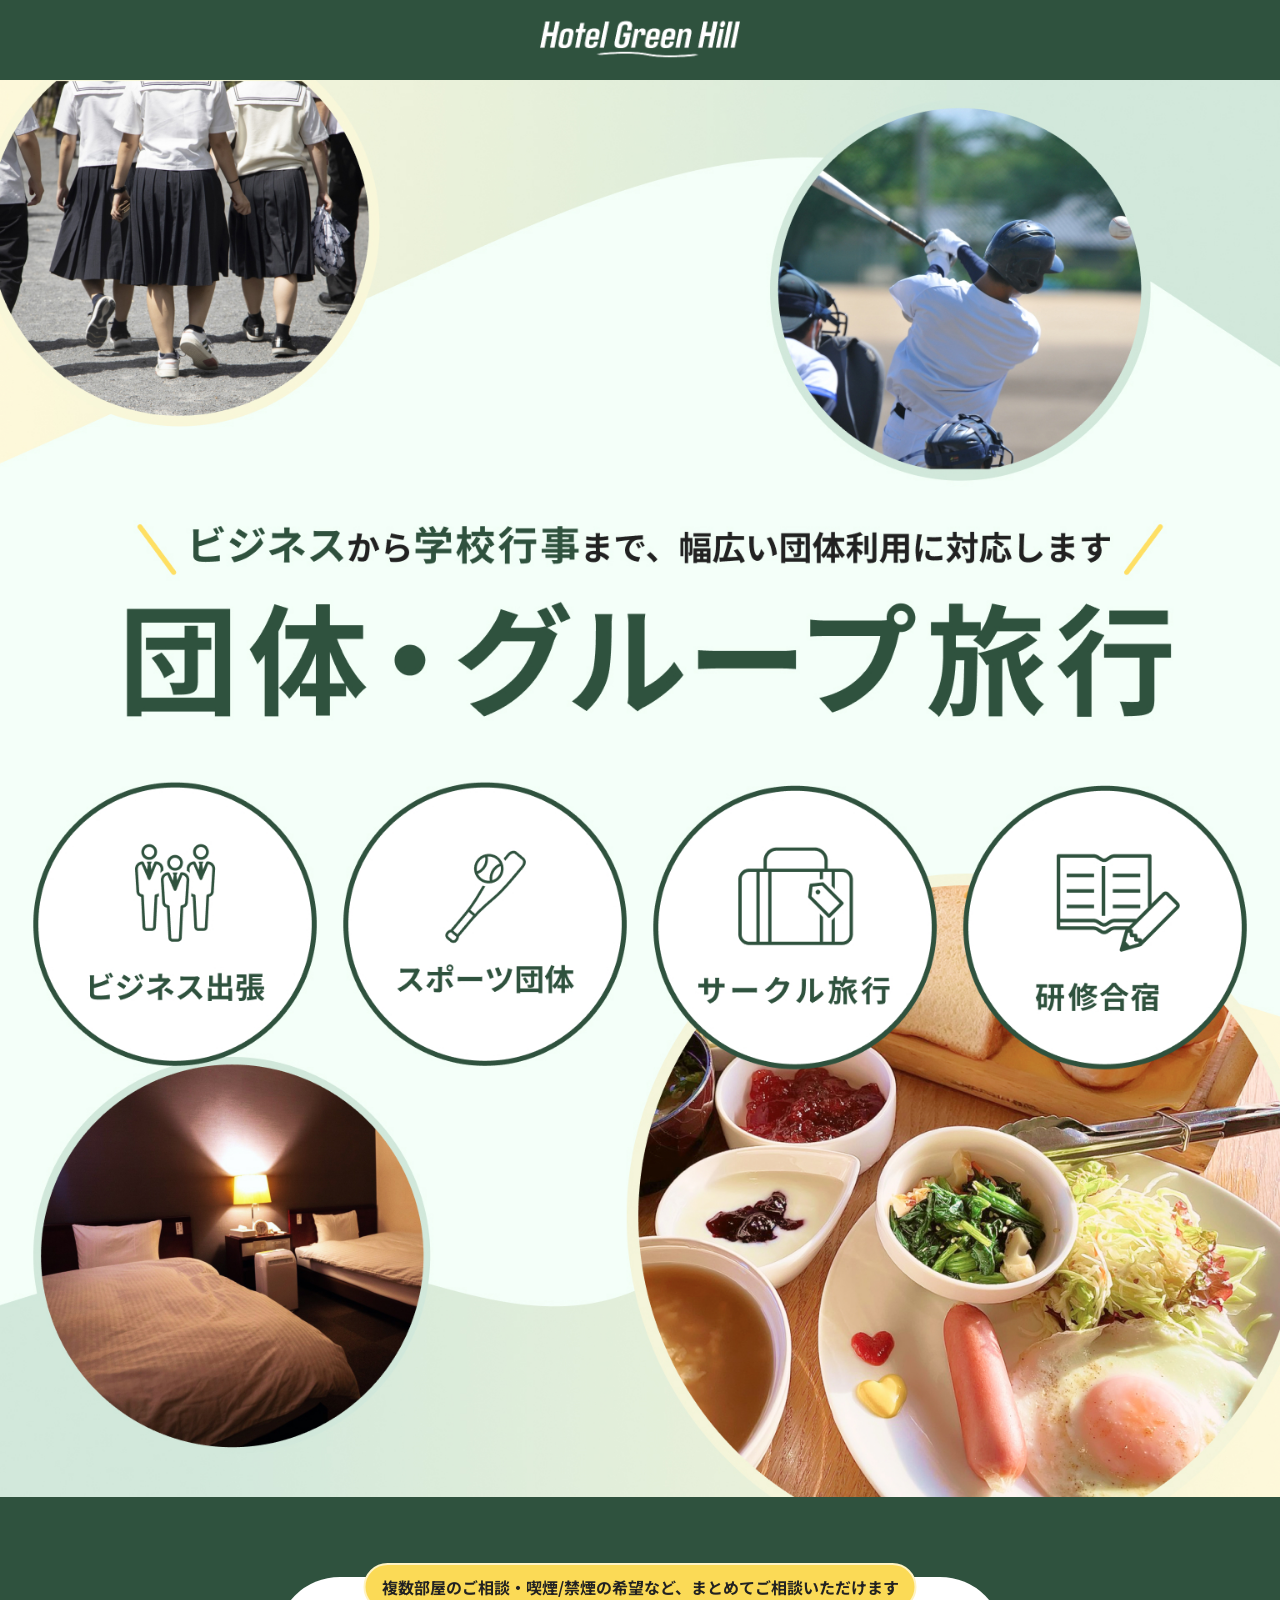
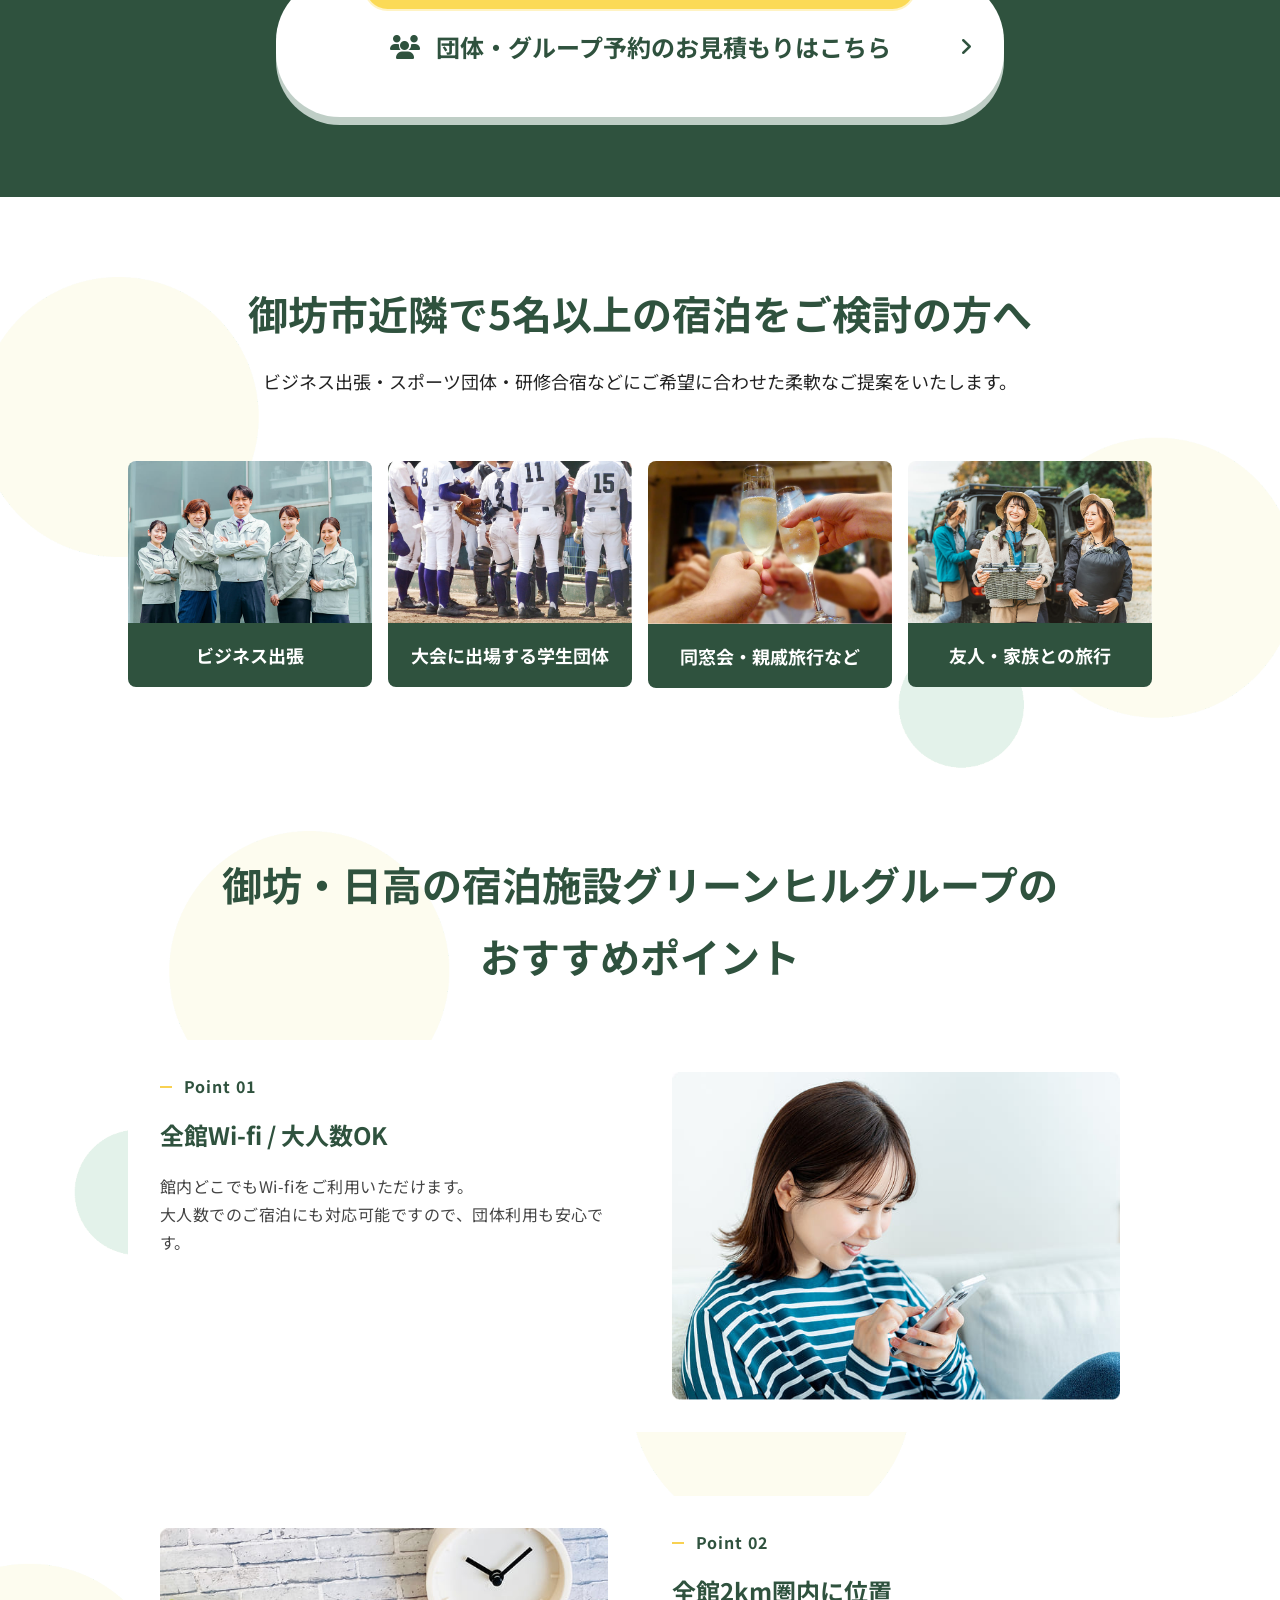
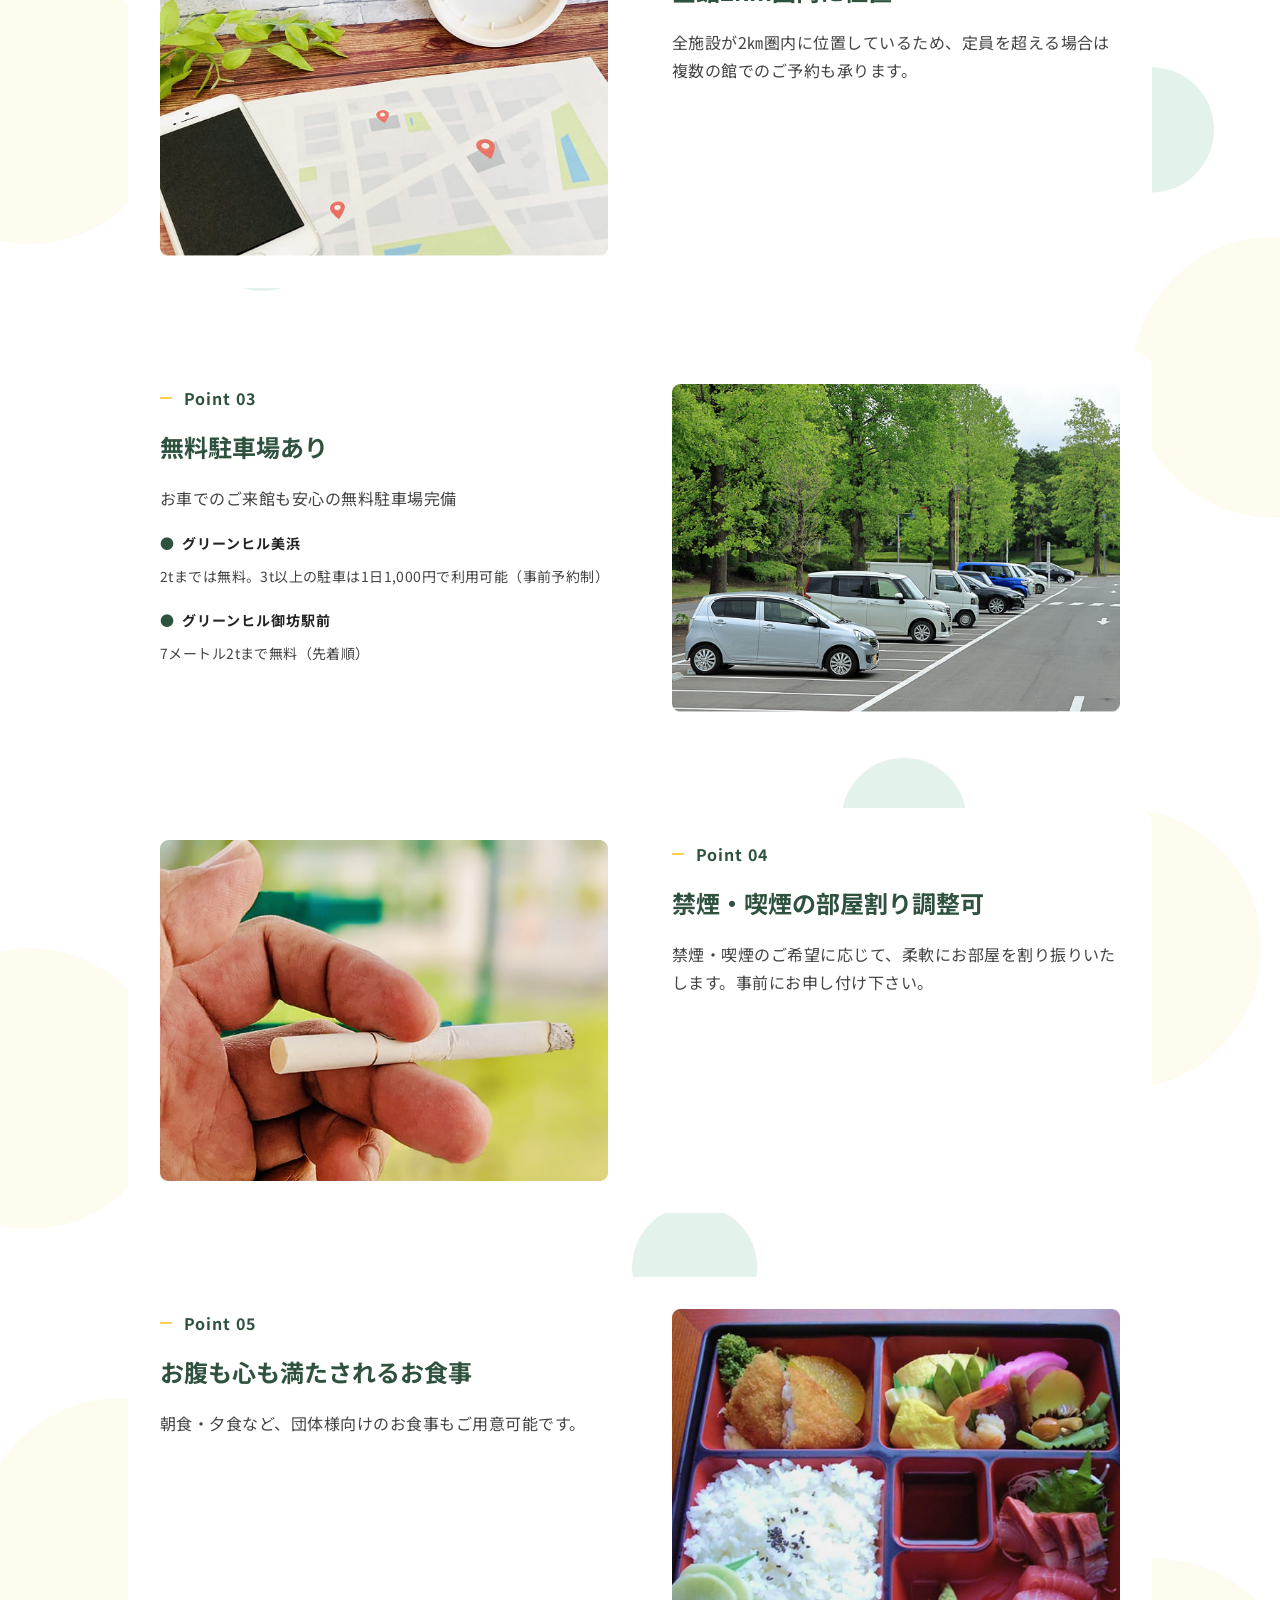
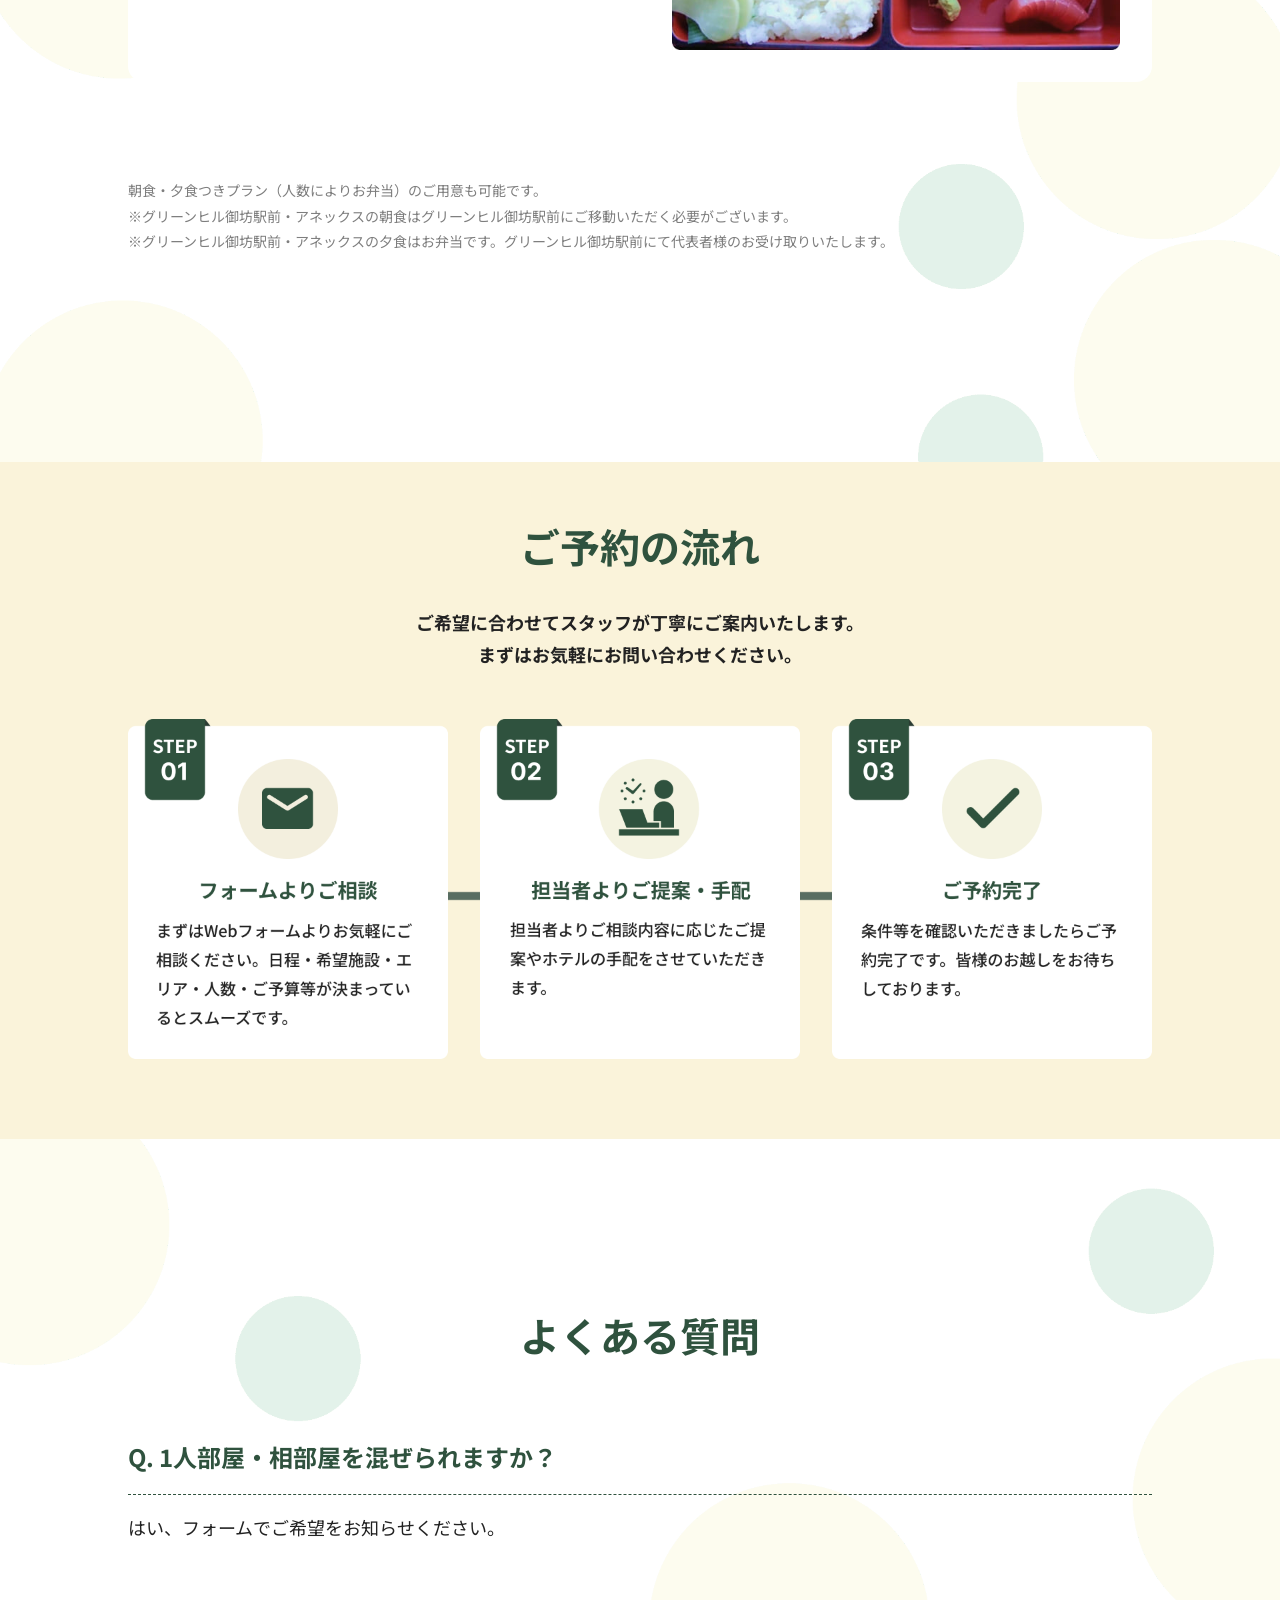
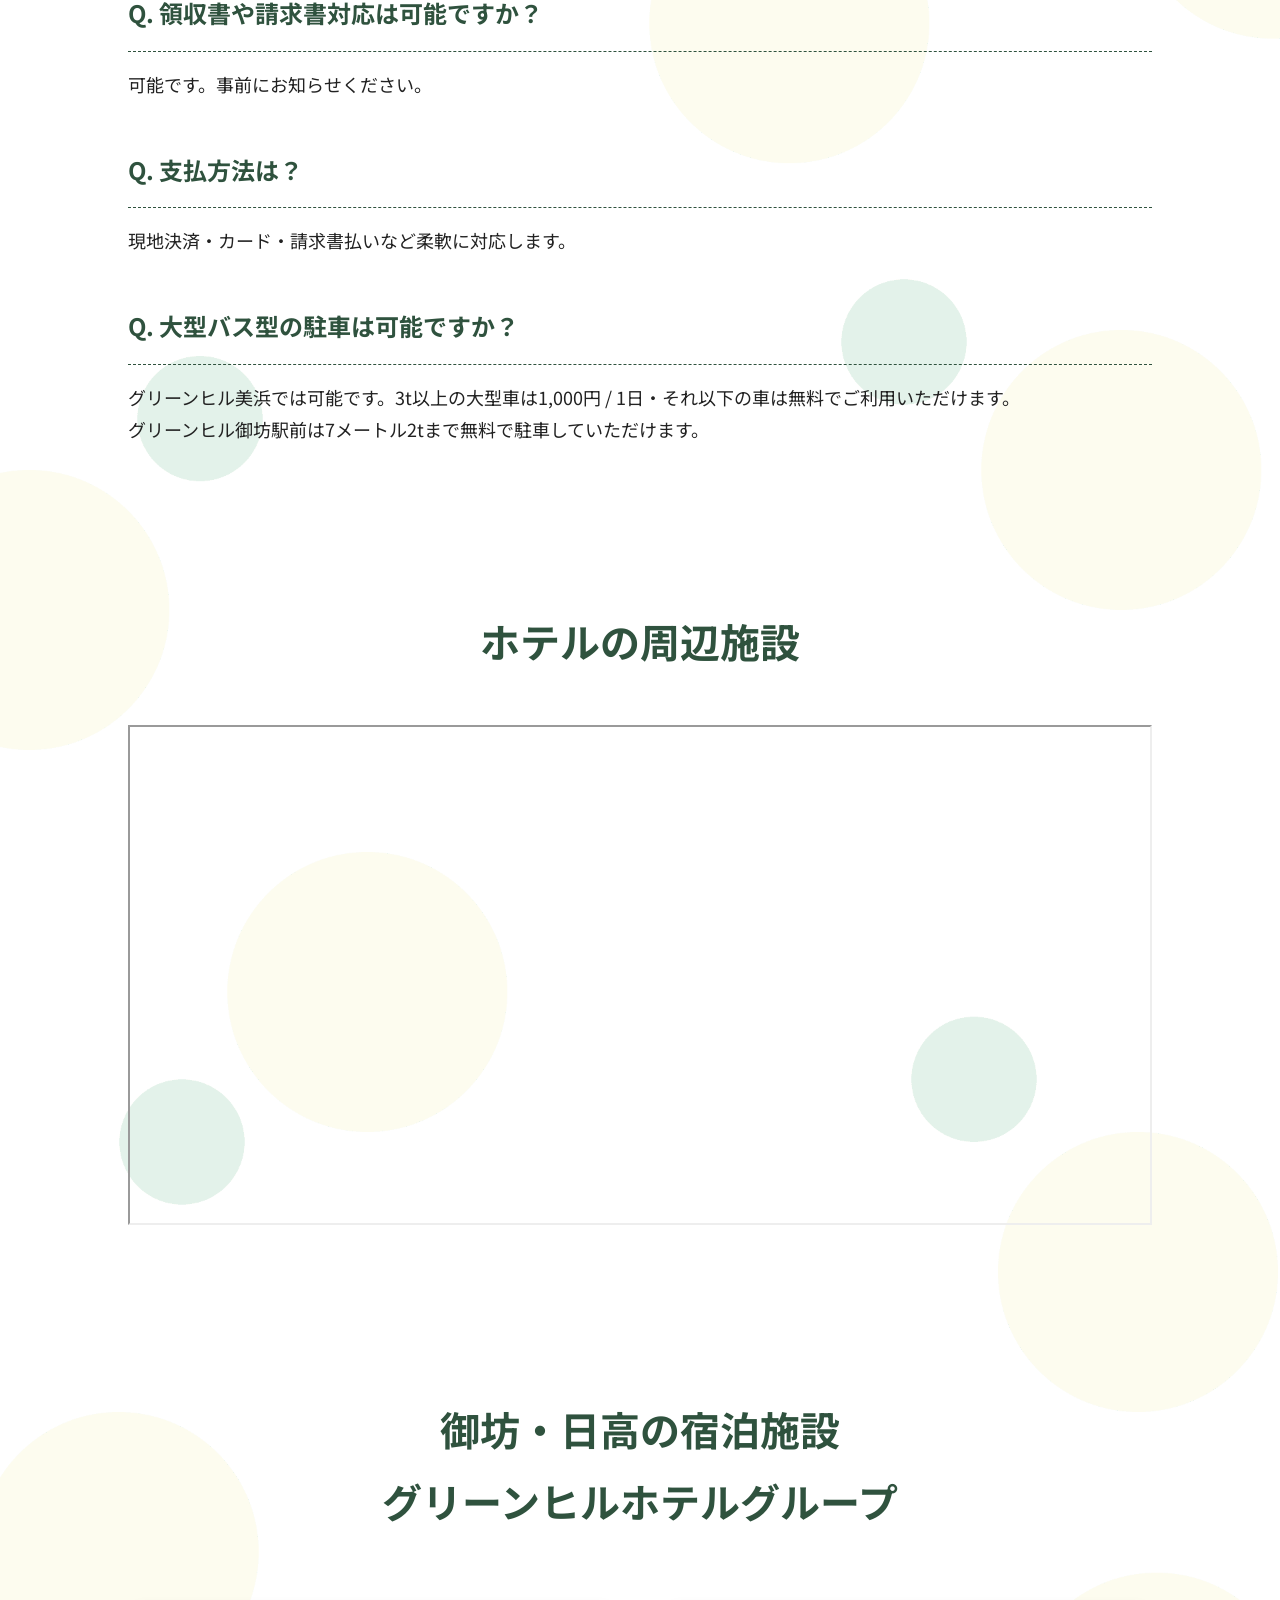
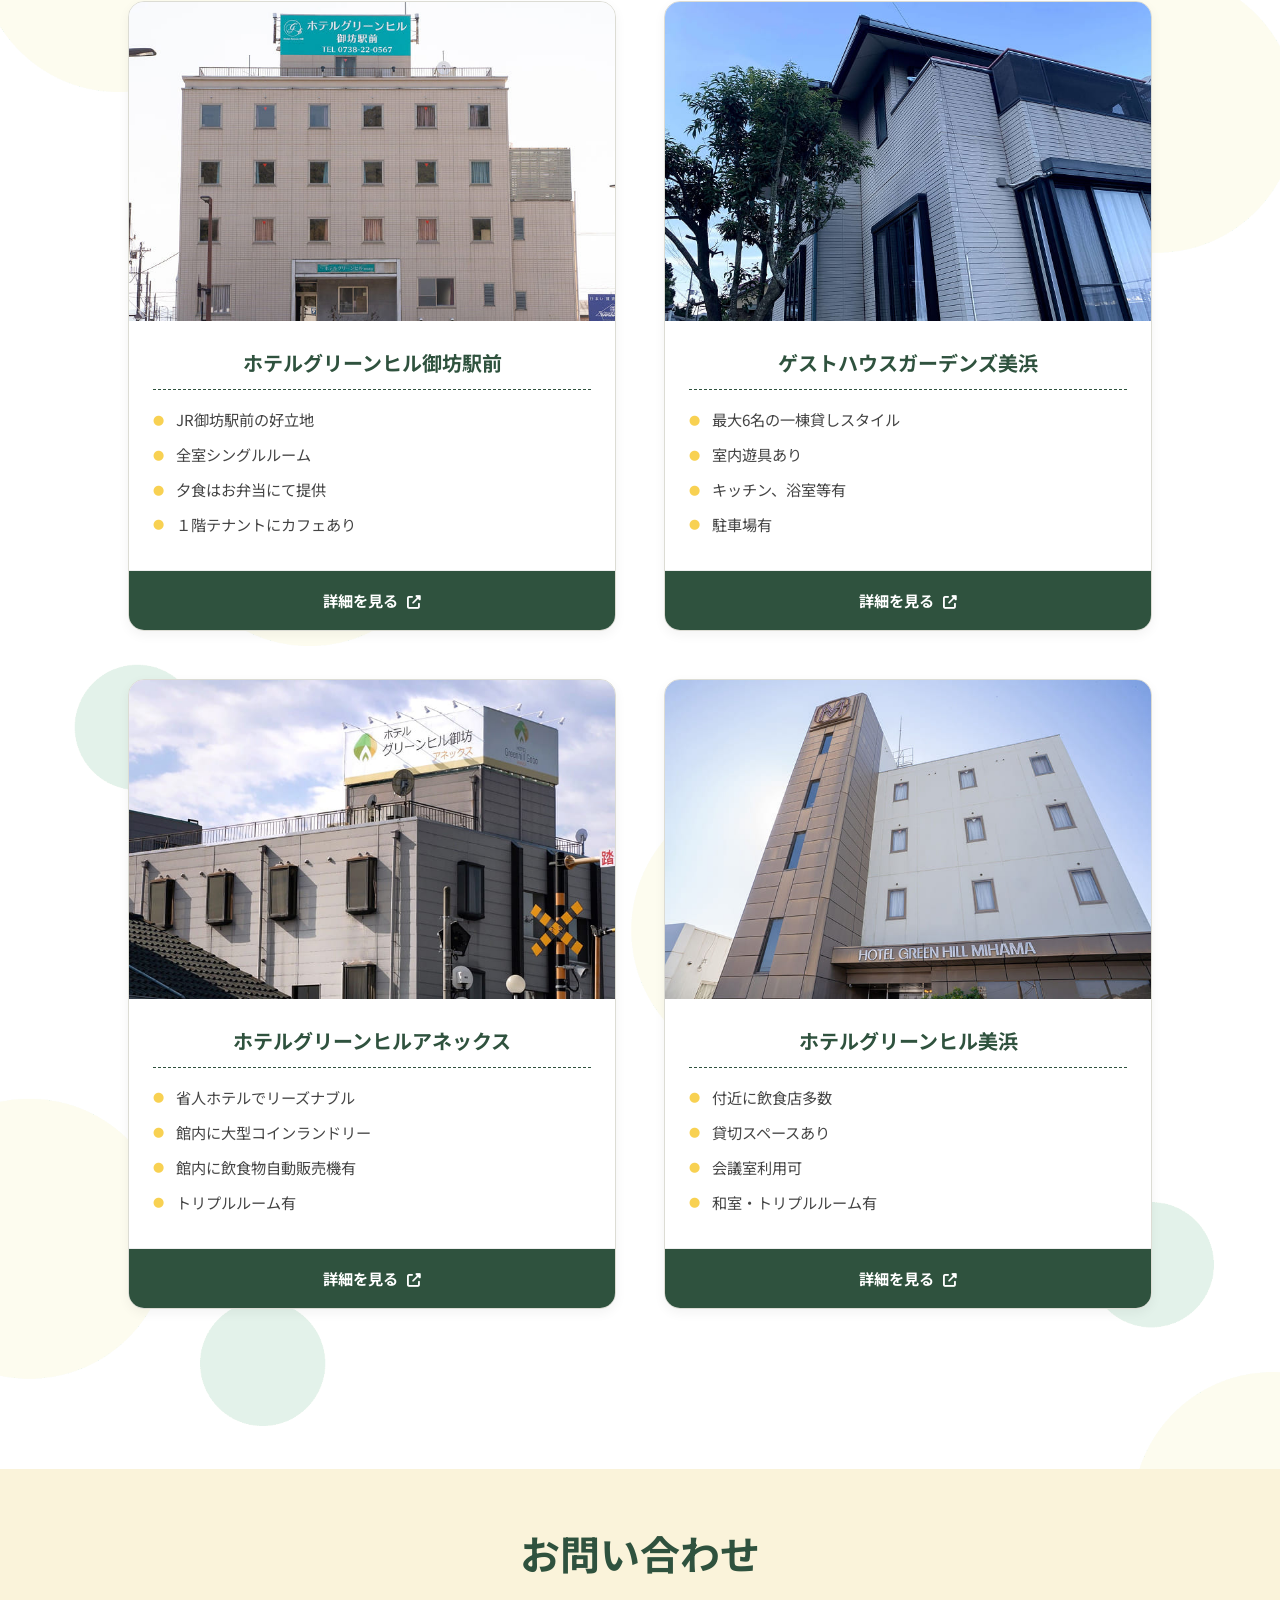
==== group/index.html @ 95a0f1d7 "Publish Green Hill redesign" ====
<!DOCTYPE html>
<html lang="en">

<head>
  <meta charset="UTF-8">
  <meta name="viewport" content="width=device-width, initial-scale=1.0">
  <meta name="description"
    content="グリーンヒルグループでは、5名以上の団体・グループ旅行のご予約を承っております。ビジネス出張やスポーツ団体、同窓会など、様々なニーズに対応した宿泊プランをご用意しています。">
  <link rel="stylesheet" href="./css/style.css">
  <link href="https://fonts.googleapis.com/css2?family=Noto+Sans+JP:wght@400;500;700&display=swap" rel="stylesheet">
  <link rel="stylesheet" href="https://cdnjs.cloudflare.com/ajax/libs/font-awesome/6.5.0/css/all.min.css"
    crossorigin="anonymous" referrerpolicy="no-referrer" />
  <link rel="icon" href="./img/favicon.ico" type="image/x-icon">
  <title>長期滞在・団体・グループ旅行のご予約 - グリーンヒルグループ
  </title>
</head>

<body>
  <header>
    <a href="https://hotel-greenhill.jp/">
      <img src="./img/logo.png" alt="ロゴ">
    </a>
  </header>

  <section class="fv-container">
    <div class="fv-wrap">
      <picture>
        <source srcset="./img/fv_sp.jpg" media="(max-width: 768px)">
        <img src="./img/fv.jpg" alt="FV">
      </picture>
    </div>

    <div class="contact-wrap">
      <div class="contact-btn">
        <p>複数部屋のご相談・喫煙/禁煙の希望など、まとめてご相談いただけます</p>
        <a href="#contact">
          <i class="fa-solid fa-users"></i>
          団体・グループ予約のお見積もりはこちら
          <i class="fa-solid fa-angle-right"></i>
        </a>
        <!-- お問い合わせボタンの影 -->
        <div class="contact-btn contact-shadow">
        </div>
      </div>

    </div>
  </section>

  <section class="main_bg">
    <section class="group-stay-container width-base">
      <div class="group-stay-wrap">
        <div class="group-stay-text">
          <h2 class="title-base">御坊市近隣で5名以上の宿泊を<wbr>ご検討の方へ</h2>
          <p>ビジネス出張・スポーツ団体・研修合宿などにご希望に合わせた柔軟なご提案をいたします。</p>
        </div>

        <div class="group-stay-card">
          <div class="group-stay-card-item">
            <img src="./img/kentou01.jpg" alt="ビジネス出張">
            <h3>ビジネス出張</h3>
          </div>

          <div class="group-stay-card-item">
            <img src="./img/kentou02.jpg" alt="大会に出場する学生団体">
            <h3>大会に出場する学生団体</h3>
          </div>

          <div class="group-stay-card-item">
            <img src="./img/kentou03.jpg" alt="同窓会・親戚旅行など">
            <h3>同窓会・親戚旅行など</h3>
          </div>

          <div class="group-stay-card-item">
            <img src="./img/kentou04.jpg" alt="友人・家族との旅行">
            <h3>友人・家族との旅行</h3>
          </div>
        </div>

      </div>
    </section>

    <section class="features-container section-base width-base">
      <h2 class="title-base">御坊・日高の宿泊施設<wbr>グリーンヒルグループの<br>おすすめポイント</h2>

      <div class="features-point-wrap">
        <div class="features-point-item">
          <div class="point-item-text">
            <span>Point 01</span>
            <h3>全館Wi-fi / 大人数OK</h3>
            <p>
              館内どこでもWi-fiをご利用いただけます。<br>
              大人数でのご宿泊にも対応可能ですので、団体利用も安心です。
            </p>
          </div>

          <div class="point-item-img">
            <img src="./img/point01.jpg" alt="ポイント01">
          </div>
        </div>


        <div class="features-point-item right">
          <div class="point-item-text">
            <span>Point 02</span>
            <h3>全館2km圏内に位置</h3>
            <p>
              全施設が2㎞圏内に位置しているため、定員を超える場合は複数の館でのご予約も承ります。
            </p>
          </div>

          <div class="point-item-img">
            <img src="./img/point02.jpg" alt="ポイント03">
          </div>
        </div>


        <div class="features-point-item">
          <div class="point-item-text">
            <span>Point 03</span>
            <h3>無料駐車場あり</h3>
            <p>
              お車でのご来館も安心の無料駐車場完備
            </p>

            <div class="point-item-alert">
              <div class="alert-text">
                <span>グリーンヒル美浜</span>
                <p>2tまでは無料。3t以上の駐車は1日1,000円で利用可能（事前予約制）</p>
              </div>

              <div class="alert-text">
                <span>グリーンヒル御坊駅前</span>
                <p>7メートル2tまで無料（先着順）</p>
              </div>
            </div>

          </div>

          <div class="point-item-img">
            <img src="./img/point03.jpg" alt="ポイント03">
          </div>
        </div>


        <div class="features-point-item right">
          <div class="point-item-text">
            <span>Point 04</span>
            <h3>禁煙・喫煙の部屋割り調整可</h3>
            <p>
              禁煙・喫煙のご希望に応じて、柔軟にお部屋を割り振りいたします。事前にお申し付け下さい。
            </p>
          </div>

          <div class="point-item-img">
            <img src="./img/point04.jpg" alt="ポイント04">
          </div>
        </div>


        <div class="features-point-item ">
          <div class="point-item-text">
            <span>Point 05</span>
            <h3>お腹も心も満たされるお食事</h3>
            <p>
              朝食・夕食など、団体様向けのお食事もご用意可能です。
            </p>
          </div>

          <div class="point-item-img">
            <img src="./img/point05.jpg" alt="ポイント05">

          </div>
        </div>

        <div class="features-point-alert">
          <p>
            朝食・夕食つきプラン（人数によりお弁当）のご用意も可能です。<br>
            ※グリーンヒル御坊駅前・アネックスの朝食はグリーンヒル御坊駅前にご移動いただく必要がございます。<br>
            ※グリーンヒル御坊駅前・アネックスの夕食はお弁当です。グリーンヒル御坊駅前にて代表者様のお受け取りいたします。
          </p>
        </div>
      </div>
    </section>

    <div class="full-width-bg">
      <section class="reservation-flow-container section-base width-base">
        <div class="reservation-flow-text">
          <h2 class="title-base">ご予約の流れ</h2>
          <p>
            ご希望に合わせてスタッフが丁寧にご案内いたします。<br>
            まずはお気軽にお問い合わせください。
          </p>
        </div>

        <div class="reservation-flow-img">
          <picture>
            <source srcset="./img/flow_sp_demo.png" media="(max-width: 480px)">
            <img src="./img/flow.png" alt="ご予約の流れ">
          </picture>
        </div>
      </section>
    </div>

    <section class="faq-container section-base width-base">
      <h2 class="title-base">よくある質問</h2>
      <div class="faq-wrap">
        <div class="faq-item">
          <h4>Q. 1人部屋・相部屋を混ぜられますか？</h4>
          <p>はい、フォームでご希望をお知らせください。</p>
        </div>

        <div class="faq-item">
          <h4>Q. 領収書や請求書対応は可能ですか？</h4>
          <p>可能です。事前にお知らせください。</p>
        </div>

        <div class="faq-item">
          <h4>Q. 支払方法は？</h4>
          <p>現地決済・カード・請求書払いなど柔軟に対応します。</p>
        </div>

        <div class="faq-item">
          <h4>Q. 大型バス型の駐車は可能ですか？</h4>
          <p>
            グリーンヒル美浜では可能です。3t以上の大型車は1,000円 / 1日・それ以下の車は無料でご利用いただけます。<br>
            グリーンヒル御坊駅前は7メートル2tまで無料で駐車していただけます。
          </p>
        </div>

      </div>
    </section>

    <section class="nearby-facilities-container section-base width-base">
      <h2 class="title-base">ホテルの周辺施設</h2>
      <div class="g-map">
        <iframe src="https://www.google.com/maps/d/u/0/embed?mid=1c610sjGUN3Mxfz0XNnqlGfIC-ywNiw8&ehbc=2E312F"
          width="100%"></iframe>
      </div>
    </section>

    <!--<section class="cancellation-policy-container section-base width-base">
      <h2 class="title-base">キャンセルポリシー</h2>
      <div class="table-wrap">
        <table class="cancel-policy">
          <thead>
            <tr>
              <th>契約申込人数 / 契約解除の通知を受けた日</th>
              <th>不泊</th>
              <th>当日</th>
              <th>前日</th>
              <th>3日前</th>
              <th>7日前</th>
              <th>20日前</th>
            </tr>
          </thead>
          <tbody>
            <tr>
              <th>一般<br>（14名まで）</th>
              <td data-label="不泊">100%</td>
              <td data-label="当日">100%</td>
              <td data-label="前日">70%</td>
              <td data-label="3日前">50%</td>
              <td data-label="7日前">―</td>
              <td data-label="20日前">―</td>
            </tr>
            <tr>
              <th>団体<br>（15名〜49名まで）</th>
              <td data-label="不泊">100%</td>
              <td data-label="当日">100%</td>
              <td data-label="前日">70%</td>
              <td data-label="3日前">50%</td>
              <td data-label="7日前">20%</td>
              <td data-label="20日前">―</td>
            </tr>
            <tr>
              <th>団体<br>（50名〜100名まで）</th>
              <td data-label="不泊">100%</td>
              <td data-label="当日">100%</td>
              <td data-label="前日">70%</td>
              <td data-label="3日前">50%</td>
              <td data-label="7日前">20%</td>
              <td data-label="20日前">10%</td>
            </tr>
          </tbody>
        </table>

      </div>
    </section>-->

    <section class="hotel-group-container section-base width-base">
      <h2 class="title-base">御坊・日高の宿泊施設<br>グリーンヒルホテルグループ</h2>
      <div class="hotel-group-list">
        <!-- ホテルグリーンヒル御坊駅前 -->
        <article class="hotel-group-item">
          <img src="./img/hotel_station.jpg" alt="ホテルグリーンヒル御坊駅前">
          <div class="hotel-content">
            <h3 class="hotel-name">ホテルグリーンヒル御坊駅前</h3>
            <ul class="hotel-features">
              <li>JR御坊駅前の好立地</li>
              <li>全室シングルルーム</li>
              <li>夕食はお弁当にて提供</li>
              <li>１階テナントにカフェあり</li>
            </ul>
          </div>
          <div class="hotel-group-link">
            <a href="https://hotel-greenhill.jp/gobo-station/" target="_blank" rel="noopener noreferrer">
              詳細を見る <i class="fa-solid fa-up-right-from-square" aria-hidden="true"></i>
            </a>
          </div>
        </article>

        <!-- ゲストハウスガーデンズ美浜 -->
        <article class="hotel-group-item">
          <img src="./img/hotel_guesthousemihama.jpg" alt="ゲストハウスガーデンズ美浜">
          <div class="hotel-content">
            <h3 class="hotel-name">ゲストハウスガーデンズ美浜</h3>
            <ul class="hotel-features">
              <li>最大6名の一棟貸しスタイル</li>
              <li>室内遊具あり</li>
              <li>キッチン、浴室等有</li>
              <li>駐車場有</li>
            </ul>
          </div>
          <div class="hotel-group-link">
            <a href="https://hotel-greenhill.jp/guesthousemihama/" target="_blank" rel="noopener noreferrer">
              詳細を見る <i class="fa-solid fa-up-right-from-square" aria-hidden="true"></i>
            </a>
          </div>
        </article>

        <!-- ホテルグリーンヒルアネックス -->
        <article class="hotel-group-item">
          <img src="./img/hotel_annex.jpg" alt="ホテルグリーンヒルアネックス">
          <div class="hotel-content">
            <h3 class="hotel-name">ホテルグリーンヒルアネックス</h3>
            <ul class="hotel-features">
              <li>省人ホテルでリーズナブル</li>
              <li>館内に大型コインランドリー</li>
              <li>館内に飲食物自動販売機有</li>
              <li>トリプルルーム有</li>
            </ul>
          </div>
          <div class="hotel-group-link">
            <a href="https://hotel-greenhill.jp/annex/" target="_blank" rel="noopener noreferrer">
              詳細を見る <i class="fa-solid fa-up-right-from-square" aria-hidden="true"></i>
            </a>
          </div>
        </article>

        <!-- ホテルグリーンヒル美浜 -->
        <article class="hotel-group-item">
          <img src="./img/hotel_mihama.jpg" alt="ホテルグリーンヒル美浜">
          <div class="hotel-content">
            <h3 class="hotel-name">ホテルグリーンヒル美浜</h3>
            <ul class="hotel-features">
              <li>付近に飲食店多数</li>
              <li>貸切スペースあり</li>
              <li>会議室利用可</li>
              <li>和室・トリプルルーム有</li>
            </ul>
          </div>
          <div class="hotel-group-link">
            <a href="https://hotel-greenhill.jp/mihama/" target="_blank" rel="noopener noreferrer">
              詳細を見る <i class="fa-solid fa-up-right-from-square" aria-hidden="true"></i>
            </a>
          </div>
        </article>
      </div>
    </section>

    <div class="full-width-bg">
      <section class="contact section-base width-base" id="contact">
        <h2 class="title-base">お問い合わせ</h2>
        <iframe
          src="https://docs.google.com/forms/d/e/1FAIpQLSciR03bRTSKl1aaoofLMUqZLgmsTQWn2pb5-BjrTJjAPfoi5g/viewform"
          width="100%" height="800" frameborder="0" marginheight="0" marginwidth="0">
          読み込んでいます…
        </iframe>
      </section>
    </div>
  </section>

  <footer class="site-footer">
    <div class="footer-inner">
      <div class="footer-logo">
        <img src="./img/logo.png" alt="サイトロゴ" />
      </div>
      <nav class="footer-nav">
        <a href="#contact">お問い合わせ</a>
      </nav>
      <div class="footer-copy">@copy right Green Hill Hotel Group</div>
    </div>
  </footer>

</body>

</html>
---- group/css/style.css ----
@charset "utf-8";

/* ===============================
   Simple CSS Reset
   =============================== */
*,
*::before,
*::after {
  box-sizing: border-box;
  margin: 0;
  padding: 0;
}

html,
body {
  height: 100%;
  font-family: 'Noto Sans JP', sans-serif;
  line-height: 1.8;
  -webkit-font-smoothing: antialiased;
  -moz-osx-font-smoothing: grayscale;
  color: #222;
}

img,
picture,
video,
canvas,
svg {
  display: block;
  max-width: 100%;
  height: auto;
}

button,
input,
select,
textarea {
  font: inherit;
  color: inherit;
  background: none;
  border: none;
  outline: none;
}

ul,
ol {
  list-style: none;
}

a {
  text-decoration: none;
  color: inherit;
}

table {
  border-collapse: collapse;
  border-spacing: 0;
}

/* fontawesome */
.fa-users {
  margin-right: 16px;
}

.fa-up-right-from-square {
  margin-left: 10px;
  font-size: 14px;
}

.fa-angle-right {
  position: absolute;
  right: 32px;
  font-size: 20px;
}

/* ===============================
   header
   =============================== */
header {
  position: fixed;
  top: 0;
  width: 100%;
  height: 80px;
  background-color: #2F523E;
  padding: 1rem 0;
  z-index: 9999;
}

header img {
  display: block;
  margin: 0 auto;
  max-width: 200px;
}

/* ===============================
   fv
   =============================== */
.fv-wrap {
  padding-top: 80px;
}

.contact-wrap {
  display: flex;
  justify-content: center;
  align-items: center;
  height: 300px;
  background-color: #2F523E;
}

.contact-btn {
  position: relative;

  a {
    position: relative;
    display: flex;
    justify-content: center;
    align-items: center;
    width: 728px;
    height: 140px;
    border-radius: 64px;
    font-size: 24px;
    font-weight: bold;
    color: #2F523E;
    background-color: #fff;
    z-index: 1;
    transition: transform 0.3s ease, box-shadow 0.3s ease;
  }

  a:hover {
    transform: translateY(3px);
    box-shadow: 0 2px 4px rgb(0 0 0 / 10%);
  }

  p {
    position: absolute;
    top: -14px;
    right: 50%;
    transform: translateX(50%);
    width: max-content;
    font-size: 16px;
    font-weight: bold;
    border-radius: 64px;
    padding: 8px 16px;
    color: #222;
    background-color: #FBDA56;
    border: 2px solid #FFF3C3;
    z-index: 2;
  }
}

.contact-shadow {
  position: absolute;
  bottom: -8px;
  z-index: 0;
  display: flex;
  justify-content: center;
  align-items: center;
  width: 728px;
  height: 140px;
  border-radius: 64px;
  font-size: 24px;
  font-weight: bold;
  color: #2F523E;
  background-color: #BFCEC6;
}

/* ===============================
   main
   =============================== */
.main_bg {
  background-image: url('../img/main_bg.png');
  background-size: contain;
}

.title-base {
  font-size: 40px;
  word-break: keep-all;
  color: #2F523E;
}

.width-base {
  text-align: center;
  max-width: 1024px;
  width: 100%;
  margin: auto;

}

.section-base {
  margin-top: 160px;
}

.group-stay-container {
  margin-top: 80px;
}

.group-stay-text {
  p {
    margin-top: 16px;
    font-size: 18px;
  }
}

.group-stay-card {
  display: grid;
  grid-template-columns: repeat(4, 1fr);
  gap: 16px;
  margin-top: 64px;
}

.group-stay-card-item {
  img {
    border-radius: 8px 8px 0 0;
  }

  h3 {
    font-size: 18px;
    padding: 16px 0;
    border-radius: 0 0 8px 8px;
    color: #fff;
    background-color: #2F523E;
  }
}

.features-point-wrap {
  margin: 0 auto;
  padding: 48px 0;
  display: flex;
  flex-direction: column;
  gap: 64px;
}

.features-point-item {
  text-align: left;
  display: flex;
  background-color: #fff;
  border-radius: 16px;
  overflow: hidden;
  transition: box-shadow 0.3s ease;
}

.features-point-item:hover {
  box-shadow: 0 8px 24px rgb(47 82 62 / 15%);
}

.point-item-text,
.point-item-img {
  flex: 1 1 50%;
  padding: 32px;
  box-sizing: border-box;
}

.point-item-text span {
  display: inline-block;
  font-size: 16px;
  color: #2F523E;
  font-weight: bold;
  letter-spacing: 1px;
  margin-bottom: 12px;
  position: relative;
  padding-left: 24px;
}

.point-item-text span::before {
  content: "";
  position: absolute;
  width: 12px;
  height: 2px;
  background-color: #f8d152;
  top: 50%;
  left: 0;
  transform: translateY(-50%);
}


.point-item-text h3 {
  font-size: 24px;
  color: #2F523E;
  margin-bottom: 16px;
  font-weight: bold;
}

.point-item-text p {
  font-size: 16px;
  line-height: 1.75;
  color: #444;
  letter-spacing: 0.03em;
}

.point-item-alert {
  margin-top: 16px;

  .alert-text {
    margin-top: 16px;
  }

  span {
    font-size: 14px;
    padding-left: 0;
    margin-bottom: 8px;
    color: #222;
  }

  span::before {
    content: "●";
    position: static;
    margin-right: 0.5em;
    color: #2F523E;
    background: none;
    width: auto;
    height: auto;
    transform: none;
  }

  p {
    font-size: 14px;
  }
}


.point-item-img img {
  width: 100%;
  height: auto;
  object-fit: cover;
  border-radius: 0;
  transition: transform 0.5s ease;
}

.features-point-item:hover .point-item-img img {
  transform: scale(1.02);
}

/* 交互配置：偶数行で左右反転 */
.features-point-item:nth-child(even) {
  flex-direction: row-reverse;
}

.features-point-alert {
  text-align: left;
  margin-top: 32px;
  font-size: 14px;
  color: #7e7e7e;
}

.full-width-bg {
  background-color: #FAF3DA;
}

.reservation-flow-container {
  padding: 48px 0 80px;
}

.reservation-flow-text {
  p {
    margin-top: 24px;
    font-size: 18px;
    font-weight: bold;
  }
}

.reservation-flow-img {
  margin-top: 48px;
}

.faq-wrap {
  margin-top: 64px;
}

.faq-item {
  text-align: left;

  h4 {
    padding-bottom: 16px;
    font-size: 24px;
    border-bottom: 1px dashed #2F523E;
    color: #2F523E;
  }

  p {
    padding-top: 16px;
    font-size: 18px;
  }
}

div.faq-item:nth-child(2) {
  margin-top: 48px;
}

div.faq-item:nth-child(3) {
  margin-top: 48px;
}

div.faq-item:nth-child(4) {
  margin-top: 48px;
}

.g-map {
  margin-top: 48px;

  iframe {
    height: 500px;
  }
}

table.cancel-policy {
  width: 100%;
  margin-top: 40px;
  border-collapse: collapse;
  text-align: center;
  color: #2F523E;
}

table.cancel-policy th,
table.cancel-policy td {
  background-color: #fff;
  border: 1px solid #ccc;
  padding: 16px;
}

table.cancel-policy thead th {
  background-color: #2f4f3a;
  color: white;
}

table.cancel-policy tbody th {
  font-weight: bold;
}

.hotel-group-list {
  display: grid;
  grid-template-columns: repeat(2, 2fr);
  margin-top: 4rem;
  gap: 3rem;
}

.hotel-group-item {
  background-color: #fff;
  border: 1px solid #dcdcd4;
  border-radius: 16px;
  overflow: hidden;
  box-shadow: 0 4px 12px rgb(0 0 0 / 5%);
  display: flex;
  flex-direction: column;
  transition: transform 0.3s ease;
}

.hotel-group-item:hover {
  transform: translateY(-4px);
}

.hotel-group-item img {
  width: 100%;
  height: auto;
  object-fit: cover;
}

.hotel-content {
  padding: 1.5rem;
  flex-grow: 1;
}

.hotel-name {
  font-size: 1.25rem;
  font-weight: bold;
  color: #2F523E;
  margin-bottom: 1rem;
  border-bottom: 1px dashed #2F523E;
  padding-bottom: 0.5rem;
}

.hotel-features {
  text-align: left;
  list-style: none;
  padding: 0;
  margin: 0;
}

.hotel-features li {
  position: relative;
  padding-left: 1.5em;
  margin-bottom: 0.5em;
  color: #444;
  font-size: 0.95rem;
}

.hotel-features li::before {
  content: "●";
  position: absolute;
  top: 50%;
  left: 0;
  transform: translateY(-50%);
  color: #f8d152;
  font-size: 0.7rem;
}

.hotel-group-link {
  border-top: 1px solid #eee;
  background-color: #2F523E;
  transition: background-color 0.2s ease;
}

.hotel-group-link:hover {
  background-color: #fff;
  color: #2F523E;
}

.hotel-group-link a {
  display: block;
  padding: 1rem 1.5rem;
  color: #fff;
  font-weight: bold;
  text-decoration: none;
  font-size: 0.95rem;
  transition: color 0.2s ease;
}

.hotel-group-link a:hover {
  color: #2F523E;
}

.hotel-group-link i {
  margin-left: 0.5em;
  font-size: 0.85rem;
}

.contact {
  padding-bottom: 80px;

  h2 {
    padding-top: 48px;
  }

  iframe {
    margin-top: 48px;
  }
}

.site-footer {
  background-color: #2F523E;
  color: #fff;
  padding: 2em 1em;
  font-size: 0.9em;
}

.footer-inner {
  max-width: 1024px;
  margin: 0 auto;
  text-align: center;
}

.footer-logo img {
  max-width: 180px;
  height: auto;
  margin: 0 auto 2em;
}

.footer-nav {
  margin-bottom: 1em;
}

.footer-nav a {
  text-decoration: none;
  font-size: 14px;
  color: #fff;
}

.footer-nav a:hover {
  border-bottom: 1px solid #fff;
}

.footer-copy {
  font-size: 0.8em;
  color: #fff;
}

@media (width <=1024px) {
  .section-base {
    margin-top: clamp(5rem, 1.25rem + 7.81vw, 6.25rem);
  }

  .title-base {
    font-size: clamp(1.75rem, 1.529rem + 0.74vw, 2rem);
  }

  .fa-angle-right {
    font-size: clamp(0.875rem, 0.5rem + 0.78vw, 1rem);
  }

  header {
    height: clamp(3rem, 6.25vw, 4rem);
    padding: 0.75rem 0;
  }

  header img {
    max-width: clamp(6.875rem, -2.5rem + 19.53vw, 10rem);
  }

  .fv-wrap {
    padding-top: clamp(3rem, 6.25vw, 4rem);
  }

  .contact-wrap {
    height: clamp(12.5rem, 3.125rem + 19.53vw, 15.625rem);
  }

  .contact-btn {
    p {
      font-size: clamp(0.75rem, 0.375rem + 0.78vw, 0.875rem);
      padding: 4px 16px;
    }

    a {
      width: clamp(31.25rem, 8.75rem + 46.88vw, 38.75rem);
      height: clamp(5.625rem, 11.72vw, 7.5rem);
      font-size: clamp(1rem, 0.25rem + 1.56vw, 1.25rem);
    }
  }

  .contact-shadow {
    width: clamp(31.25rem, 8.75rem + 46.88vw, 38.75rem);
    height: clamp(5.625rem, 11.72vw, 7.5rem);
  }

  .group-stay-container {
    margin-top: clamp(3rem, 6.25vw, 4rem);
  }

  .group-stay-text {
    p {
      font-size: 16px;
    }
  }

  .group-stay-card {
    margin-top: clamp(2rem, -1rem + 6.25vw, 3rem);
  }

  .group-stay-card-item {
    h3 {
      font-size: 16px;
      padding: 8px 0;
    }
  }

  .point-item-text,
  .point-item-img {
    padding: clamp(1rem, -0.5rem + 3.13vw, 1.5rem);
  }

  .features-point-wrap {
    gap: 48px;
  }

  .features-point-alert {
    margin-top: 0;
    font-size: 12px;
  }

  .reservation-flow-container {
    padding: 32px 0 64px;
  }

  .reservation-flow-text {
    p {
      margin-top: 16px;
      font-size: 16px;
    }
  }

  .reservation-flow-img {
    margin-top: 32px;
  }

  .faq-wrap {
    margin-top: clamp(2rem, -1rem + 6.25vw, 3rem);
  }

  .faq-item {
    h4 {
      padding-bottom: 16px;
      font-size: 20px;
      border-bottom: 1px dashed #2F523E;
      color: #2F523E;
    }

    p {
      font-size: 16px;
    }
  }

  div.faq-item:nth-child(2),
  div.faq-item:nth-child(3),
  div.faq-item:nth-child(4) {
    margin-top: clamp(2.5rem, 1rem + 3.13vw, 3rem);
  }

}

/* タブレット対応 */
@media (width <=768px) {
  .section-base {
    margin-top: clamp(4rem, 2.333rem + 5.56vw, 5rem);
    padding: 0 16px;
  }

  .title-base {
    font-size: clamp(1.75rem, 1.333rem + 1.39vw, 2rem);
  }

  .fa-angle-right {
    font-size: 14px;
  }

  header {
    height: 48px;
    padding: 0.75rem 0;
  }

  header img {
    max-width: 110px;
  }

  .contact-wrap {
    height: clamp(11.25rem, 9.167rem + 6.94vw, 12.5rem);
  }

  .contact-btn {
    p {
      font-size: 12px;
    }

    a {
      width: clamp(27.5rem, 19.167rem + 27.78vw, 32.5rem);
      height: 90px;
      font-size: 16px;
    }
  }

  .contact-shadow {
    width: clamp(27.5rem, 19.167rem + 27.78vw, 32.5rem);
    height: 90px;
  }

  .group-stay-container {
    margin-top: clamp(3rem, 1.333rem + 5.56vw, 4rem);
    padding: 0 16px;
  }

  .group-stay-card {
    display: grid;
    grid-template-columns: repeat(2, 2fr);
    gap: 16px;
  }

  .features-point-wrap {
    padding: clamp(1.5rem, 0.667rem + 2.78vw, 2rem) 0;
    gap: 48px;
  }

  .features-point-item {
    flex-direction: column-reverse !important;
  }

  .point-item-text,
  .point-item-img {
    padding: 16px;
  }

  .point-item-text {
    padding: 16px 16px 24px;
  }

  .point-item-img {
    padding: 16px 16px 0;
  }

  .point-item-text span {
    font-size: clamp(0.875rem, 0.667rem + 0.69vw, 1rem);
    margin-bottom: 8px;
    padding-left: 20px;
  }

  .point-item-text h3 {
    font-size: clamp(1.25rem, 0.833rem + 1.39vw, 1.5rem);
    margin-bottom: 8px;
  }

  .point-item-text p {
    font-size: clamp(1rem, 0.792rem + 0.69vw, 1.125rem);
  }

  .point-item-alert {
    span {
      padding-left: 0;
    }

    p {}
  }


  .reservation-flow-container {
    padding: 32px 16px 64px;
  }

  .faq-wrap {
    margin-top: clamp(1.5rem, 0.667rem + 2.78vw, 2rem);
  }

  div.faq-item:nth-child(2),
  div.faq-item:nth-child(3),
  div.faq-item:nth-child(4) {
    margin-top: 40px;
  }

  .g-map {
    margin-top: clamp(1.5rem, 0.667rem + 2.78vw, 2rem);
  }

  table.cancel-policy {
    margin-top: clamp(1.5rem, 0.667rem + 2.78vw, 2rem);
  }

  .hotel-group-list {
    grid-template-columns: repeat(1, 4fr);
    margin-top: clamp(1.5rem, 0.667rem + 2.78vw, 2rem);
    gap: 4rem;
  }

  .hotel-content {
    padding: 1rem;
  }

  .hotel-name {
    font-size: clamp(1.25rem, 0.833rem + 1.39vw, 1.5rem);
    margin-bottom: 16px;
    padding-bottom: 8px;
  }

  .hotel-features li {
    padding-left: 1.5em;
    margin-bottom: 1em;
    font-size: clamp(0.875rem, 0.667rem + 0.69vw, 1rem);
  }

  .contact {
    padding-bottom: 32px;

    iframe {
      margin-top: clamp(1.5rem, 0.667rem + 2.78vw, 2rem);
    }
  }

  .site-footer {
    font-size: 14px;
  }

  .footer-logo img {
    max-width: clamp(6.875rem, -1.538rem + 38.46vw, 10rem);
    height: auto;
    margin: 0 auto 2em;
  }

  .footer-nav a {
    font-size: 12px;
  }

  .footer-copy {
    font-size: 12px;
    color: #fff;
  }
}

/* スマホ対応 */
@media (width <=480px) {
  .title-base {
    font-size: clamp(1.25rem, 0.827rem + 3.08vw, 1.625rem);
  }

  .section-base {
    margin-top: 64px;
  }

  .contact-btn {
    a {
      width: clamp(21.875rem, 6.731rem + 69.23vw, 27.5rem);
      height: clamp(5rem, 3.317rem + 7.69vw, 5.625rem);
      font-size: clamp(0.875rem, 0.538rem + 1.54vw, 1rem);
    }

    p {
      top: -5px;
      padding: 2px 6px;
      font-size: clamp(0.625rem, 0.288rem + 1.54vw, 0.75rem);
    }
  }

  .contact-shadow {
    width: clamp(21.875rem, 6.731rem + 69.23vw, 27.5rem);
    height: clamp(5rem, 3.317rem + 7.69vw, 5.625rem);
  }

  .fa-users {
    margin-right: 8px;
  }

  .fa-angle-right {
    right: clamp(0.625rem, -1.731rem + 10.77vw, 1.5rem);
  }

  .group-stay-container {
    margin-top: 48px;
  }

  .group-stay-card {
    grid-template-columns: repeat(1, 4fr);
    gap: 24px;
    margin-top: 32px;
  }

  .group-stay-text {
    p {
      font-size: clamp(0.875rem, 0.538rem + 1.54vw, 1rem);
    }
  }

  .features-point-wrap {
    padding: clamp(1rem, -0.346rem + 6.15vw, 1.5rem) 0 0;
    gap: 48px;
  }

  .point-item-img {
    padding-bottom: 0;
  }

  .point-item-text p {
    font-size: clamp(0.875rem, 0.538rem + 1.54vw, 1rem);
  }

  .point-item-alert {
    p {
      font-size: 14px;
    }
  }


  .reservation-flow-text {
    p {
      font-size: clamp(0.875rem, 0.538rem + 1.54vw, 1rem);
    }
  }

  .faq-item {
    h4 {
      font-size: clamp(1rem, 0.663rem + 1.54vw, 1.125rem);
      padding-bottom: clamp(0.625rem, -0.385rem + 4.62vw, 1rem);
    }

    p {
      font-size: clamp(0.875rem, 0.538rem + 1.54vw, 1rem);
      padding-top: clamp(0.625rem, -0.385rem + 4.62vw, 1rem);

    }
  }

  .g-map {
    iframe {
      height: 300px;
    }
  }


  table.cancel-policy thead {
    display: none;
  }

  table.cancel-policy,
  table.cancel-policy tbody,
  table.cancel-policy tr,
  table.cancel-policy th,
  table.cancel-policy td {
    display: block;
    width: 100%;
  }

  table.cancel-policy tr {
    margin-bottom: 48px;
    border: 1px solid #ccc;
    border-radius: 8px;
    overflow: hidden;
  }

  table.cancel-policy th {
    background-color: #2F523E;
    color: #fff;
    font-weight: bold;
    padding: 1rem;
    border-bottom: 1px solid #ccc;
  }

  table.cancel-policy td {
    padding: 0.75rem 1rem;
    border-bottom: 1px solid #eee;
    position: relative;
  }

  table.cancel-policy td::before {
    content: attr(data-label);
    font-weight: bold;
    color: #2F523E;
    display: block;
    margin-bottom: 4px;
  }

  .hotel-content {
    padding: 1rem 1rem .5rem;
  }

  .hotel-name {
    font-size: 20px;
  }

  .hotel-features li {
    font-size: clamp(0.75rem, 0.413rem + 1.54vw, 0.875rem);
  }

  .contact {
    h2 {
      padding-top: clamp(2rem, -0.692rem + 12.31vw, 3rem);
    }
  }

  .footer-logo img {
    margin: 0 auto 1em;
  }
}
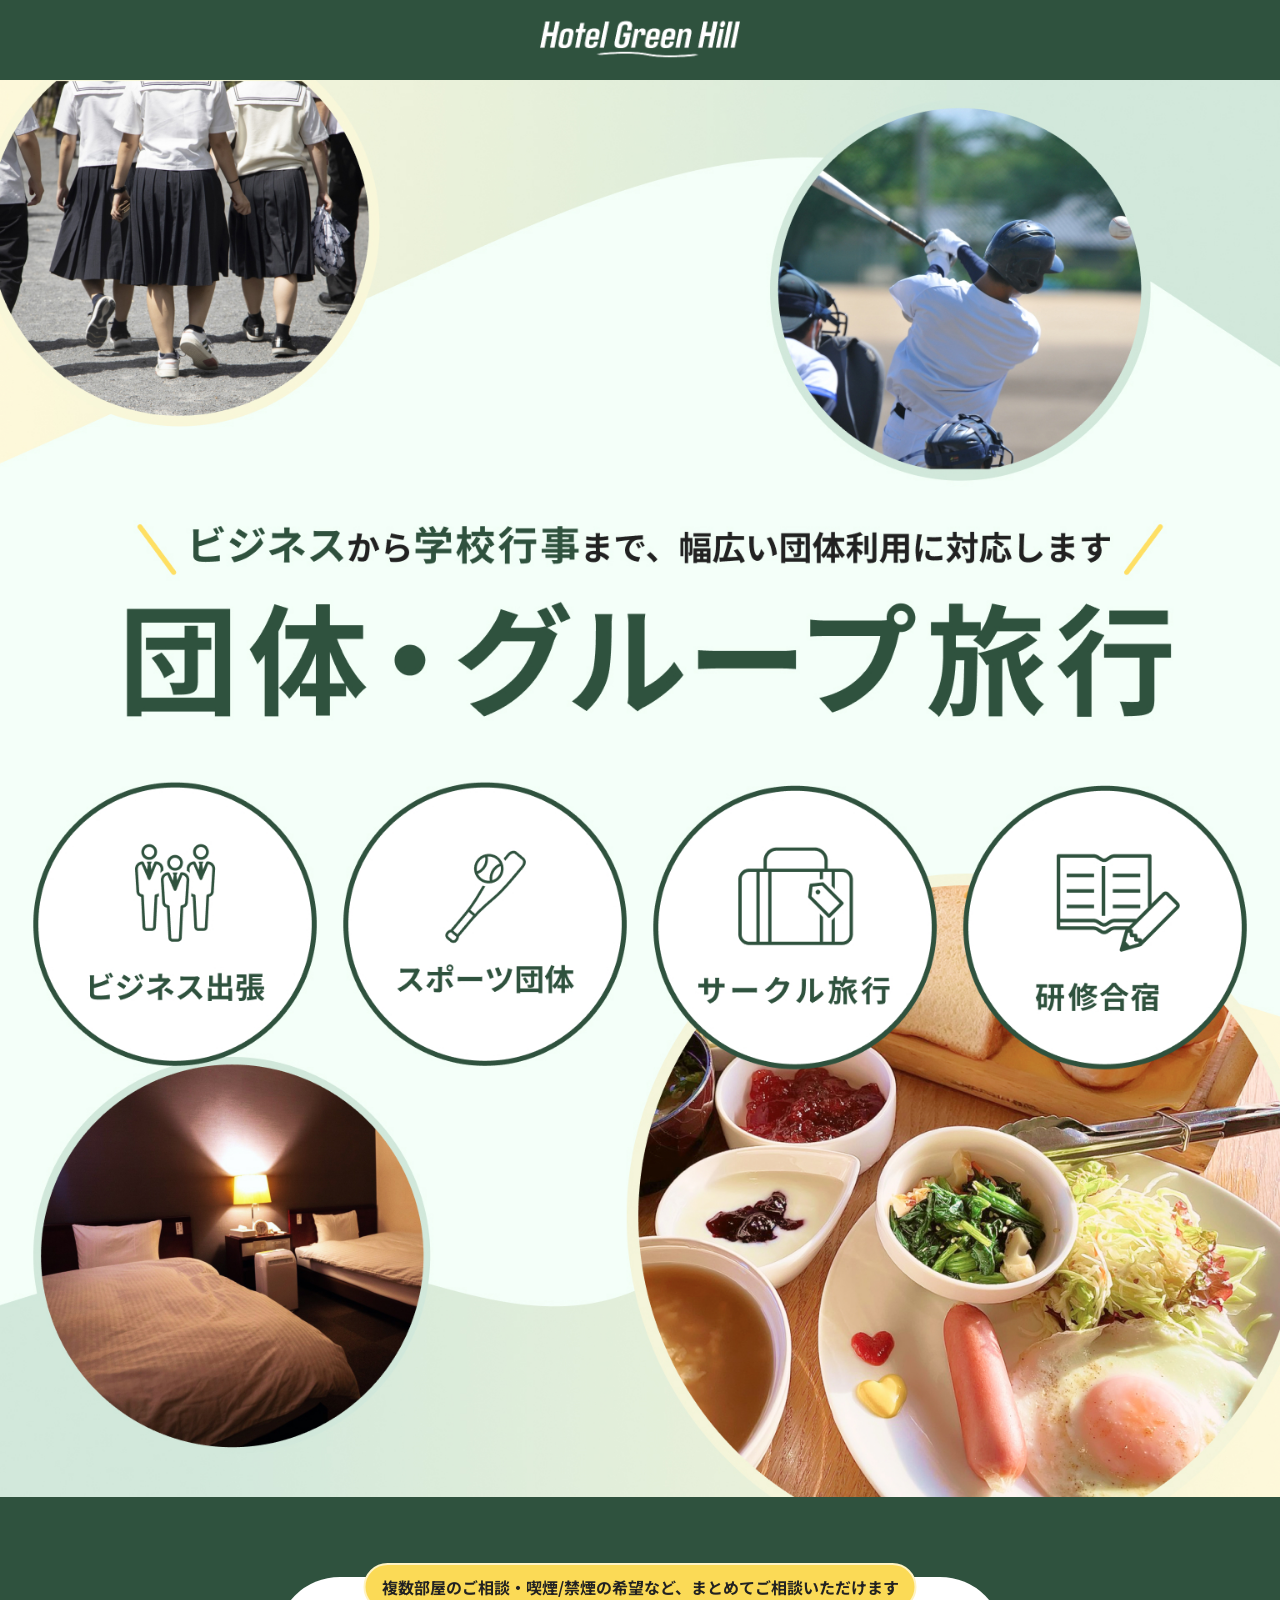
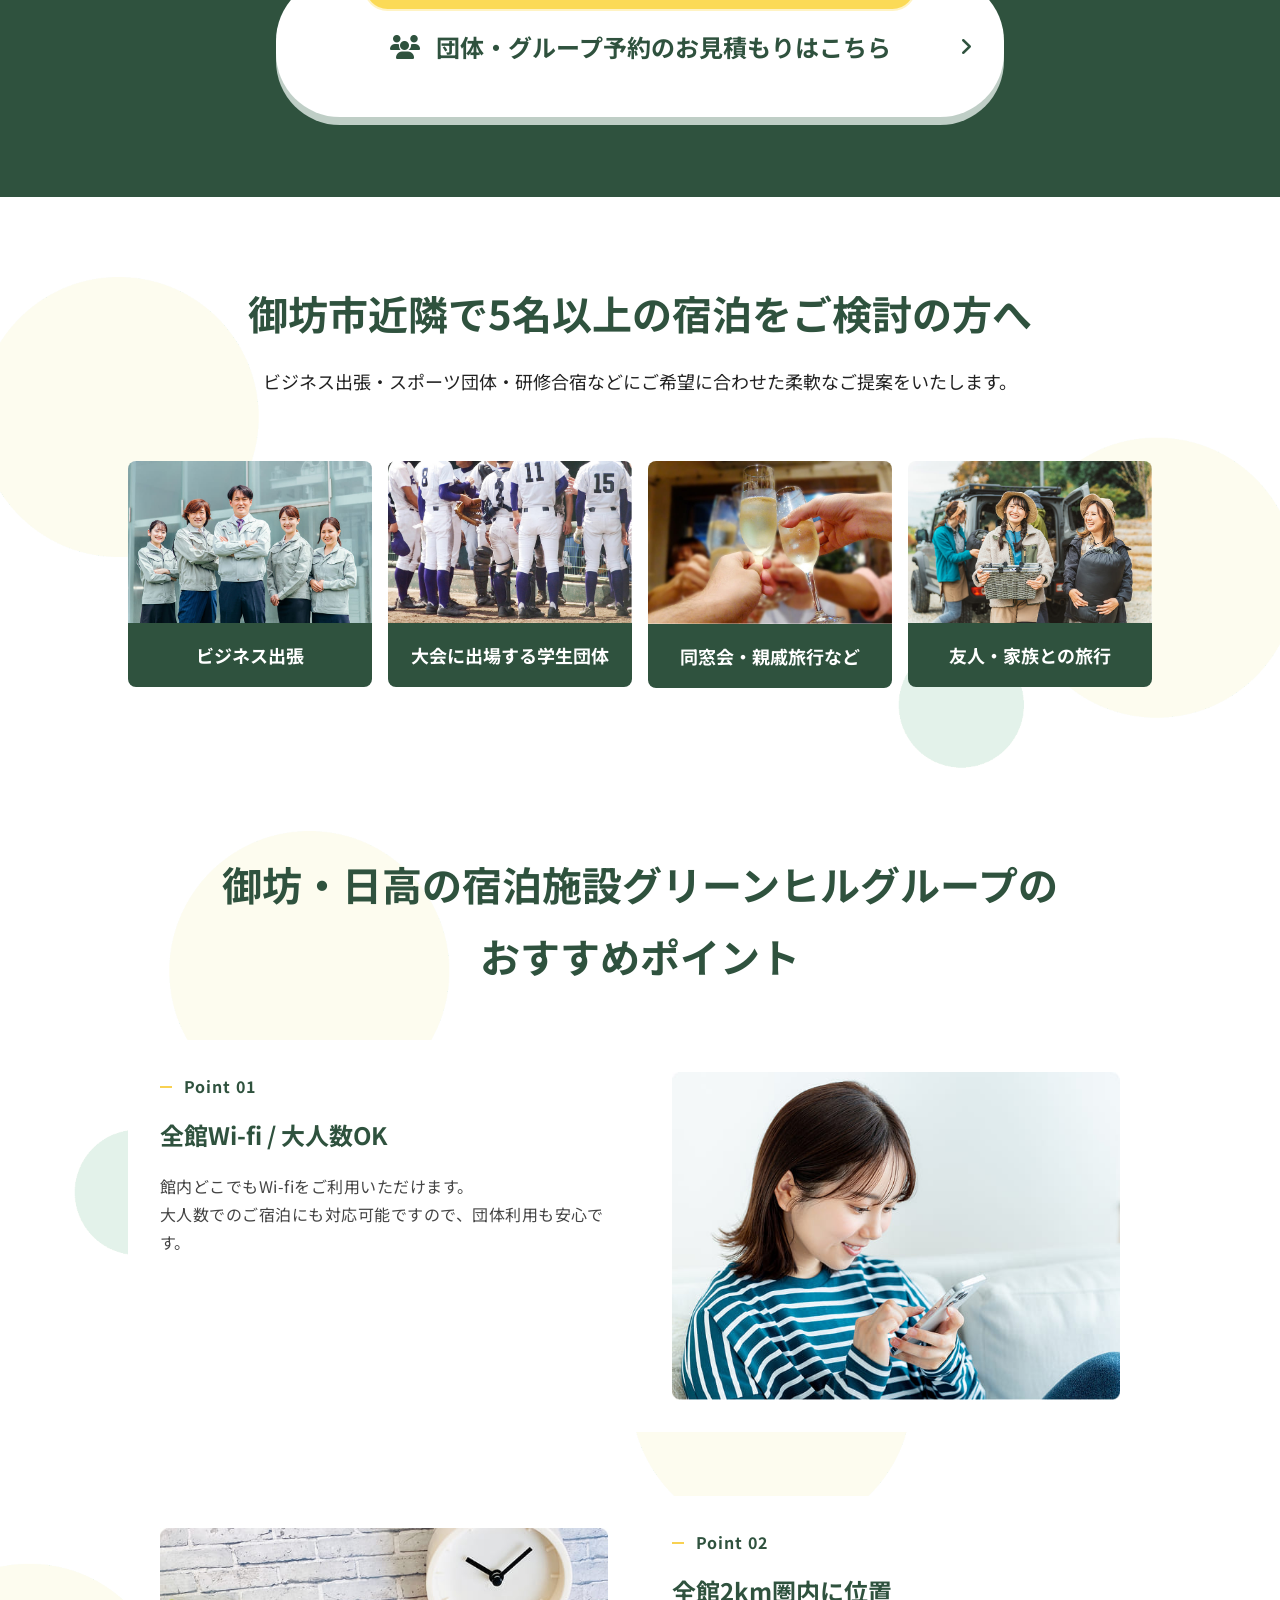
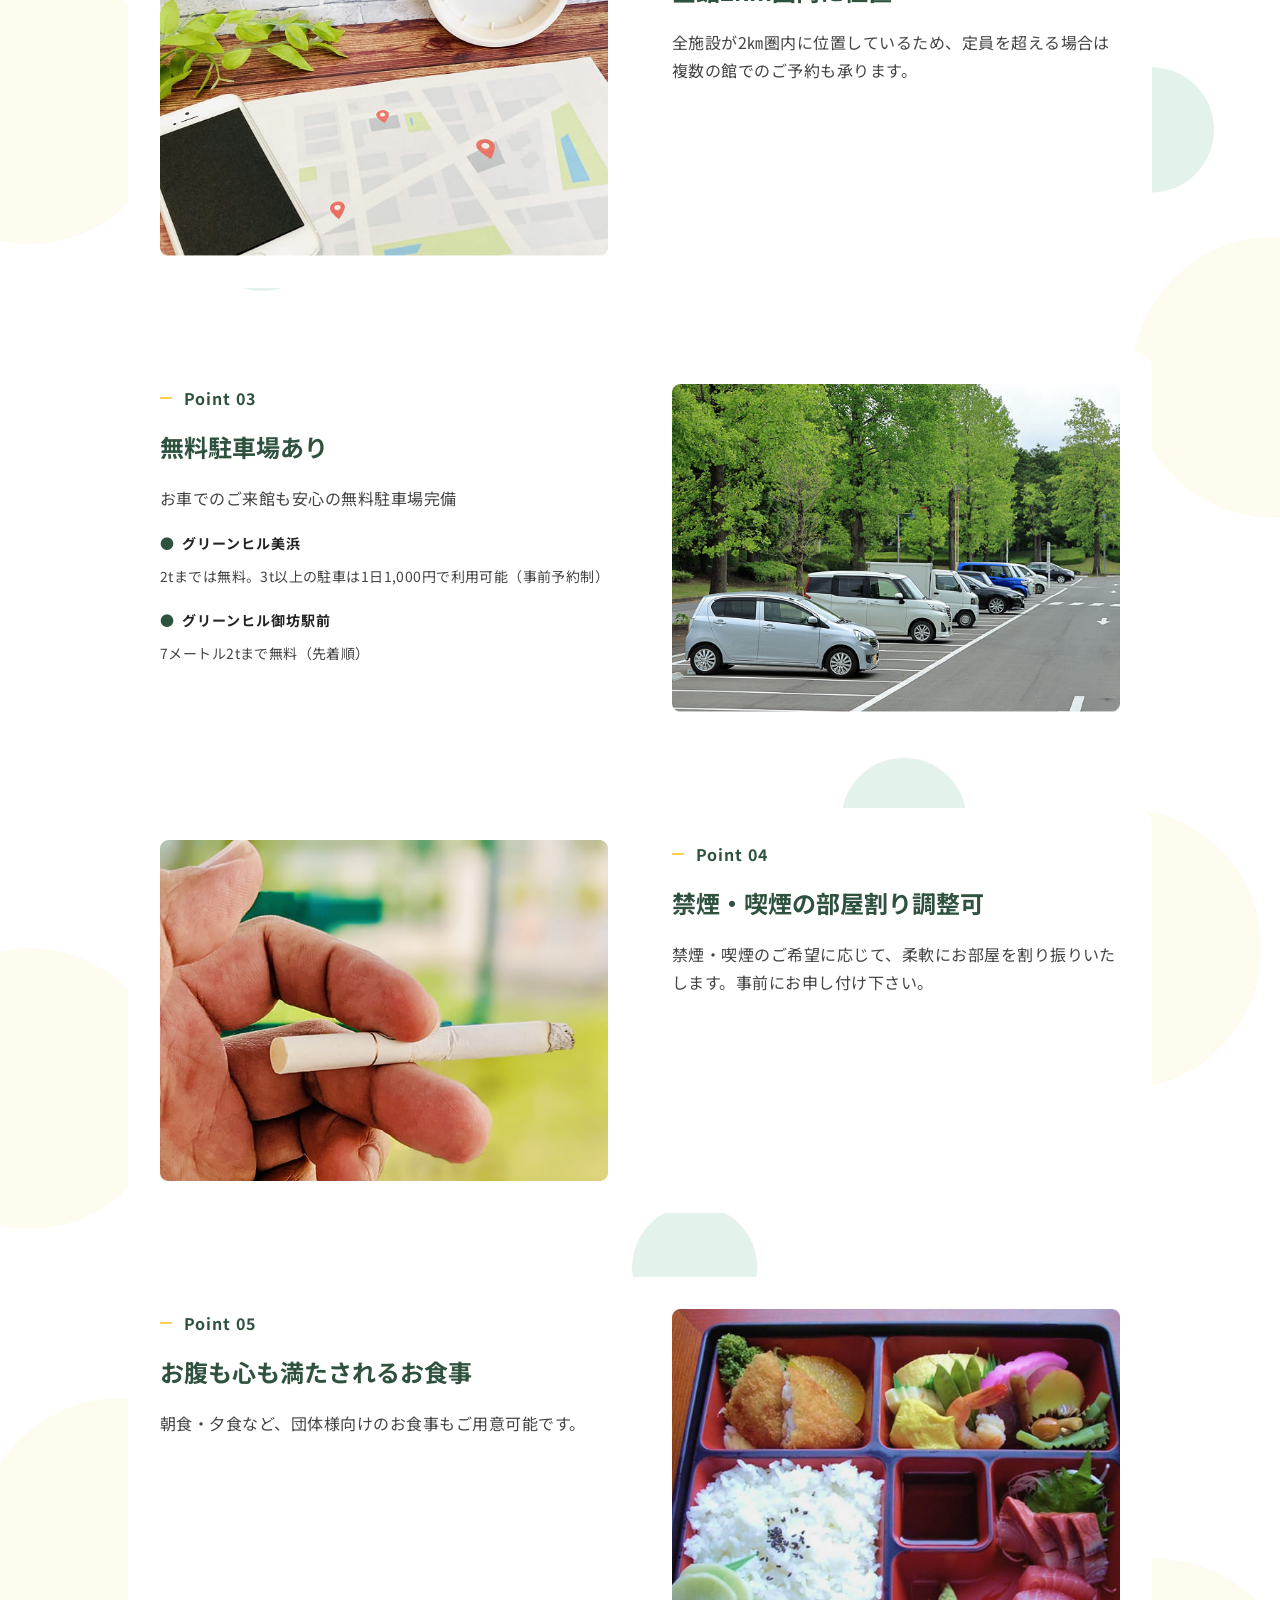
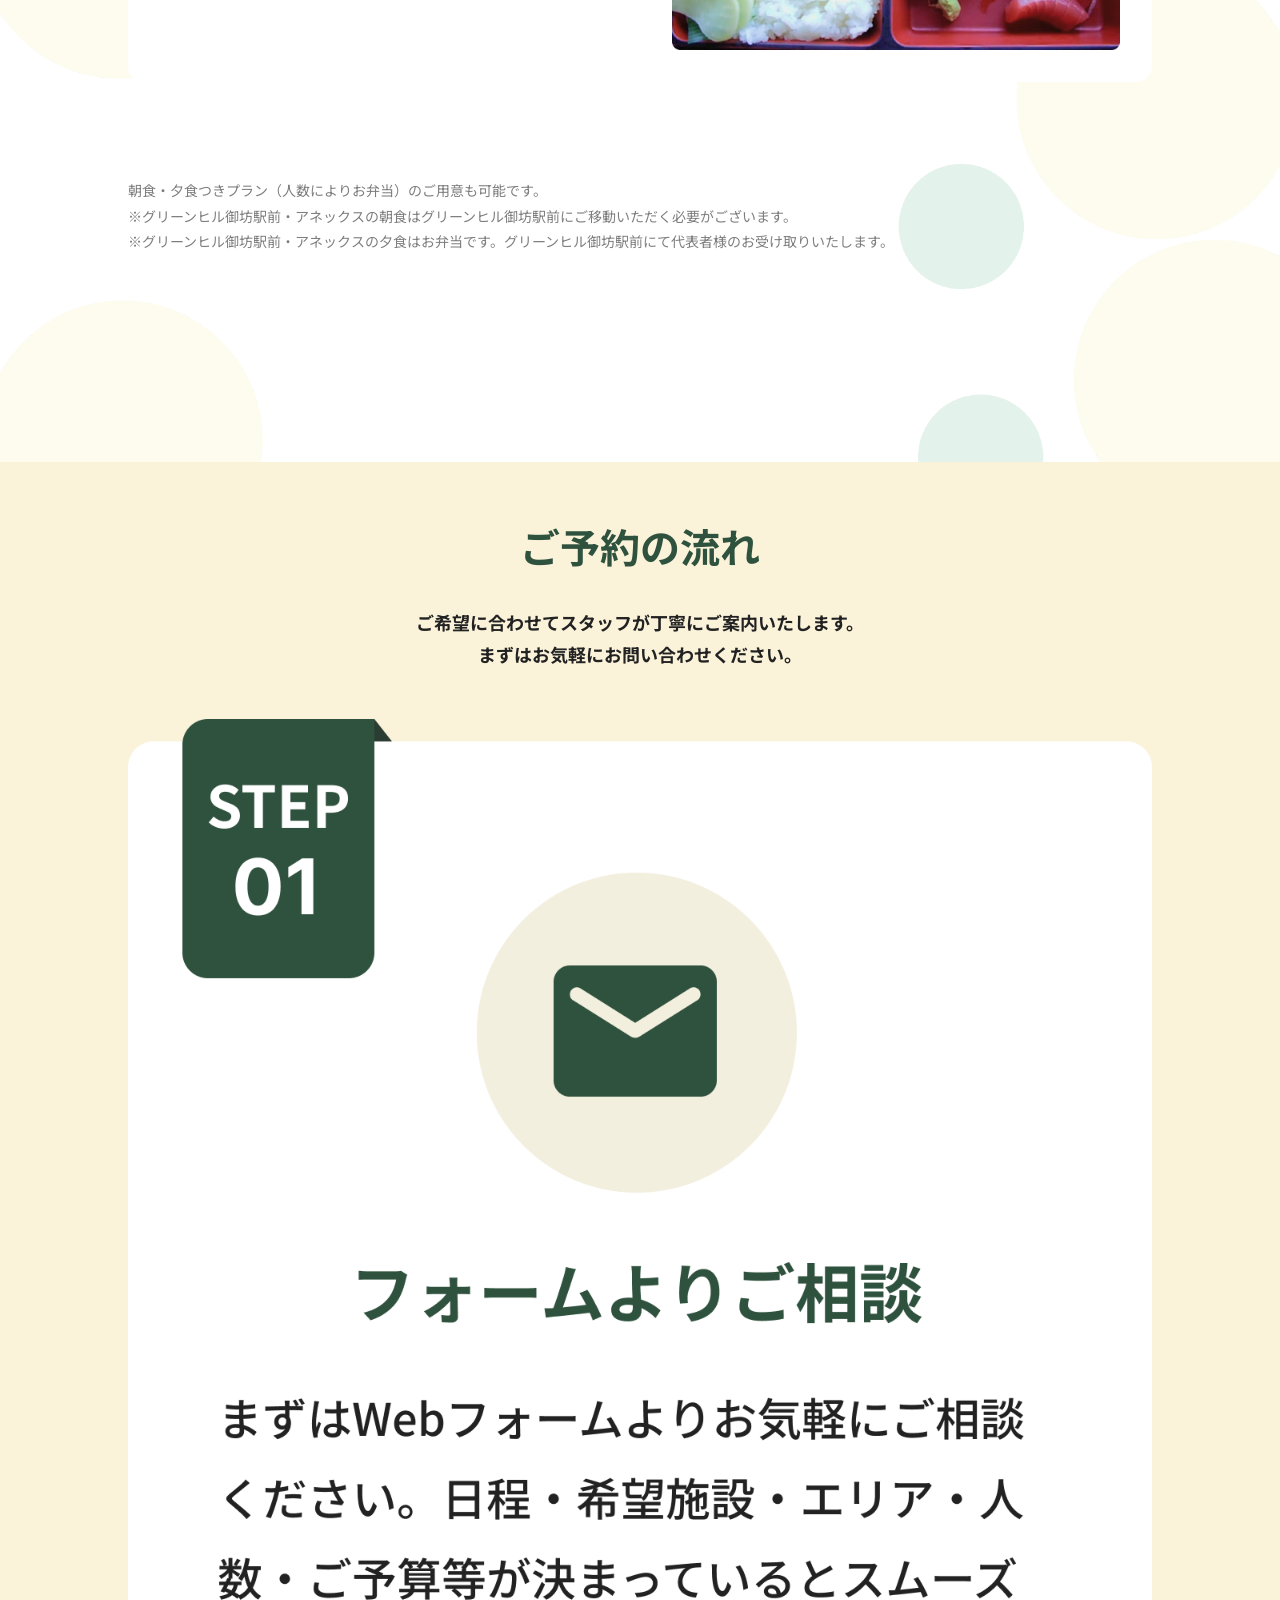
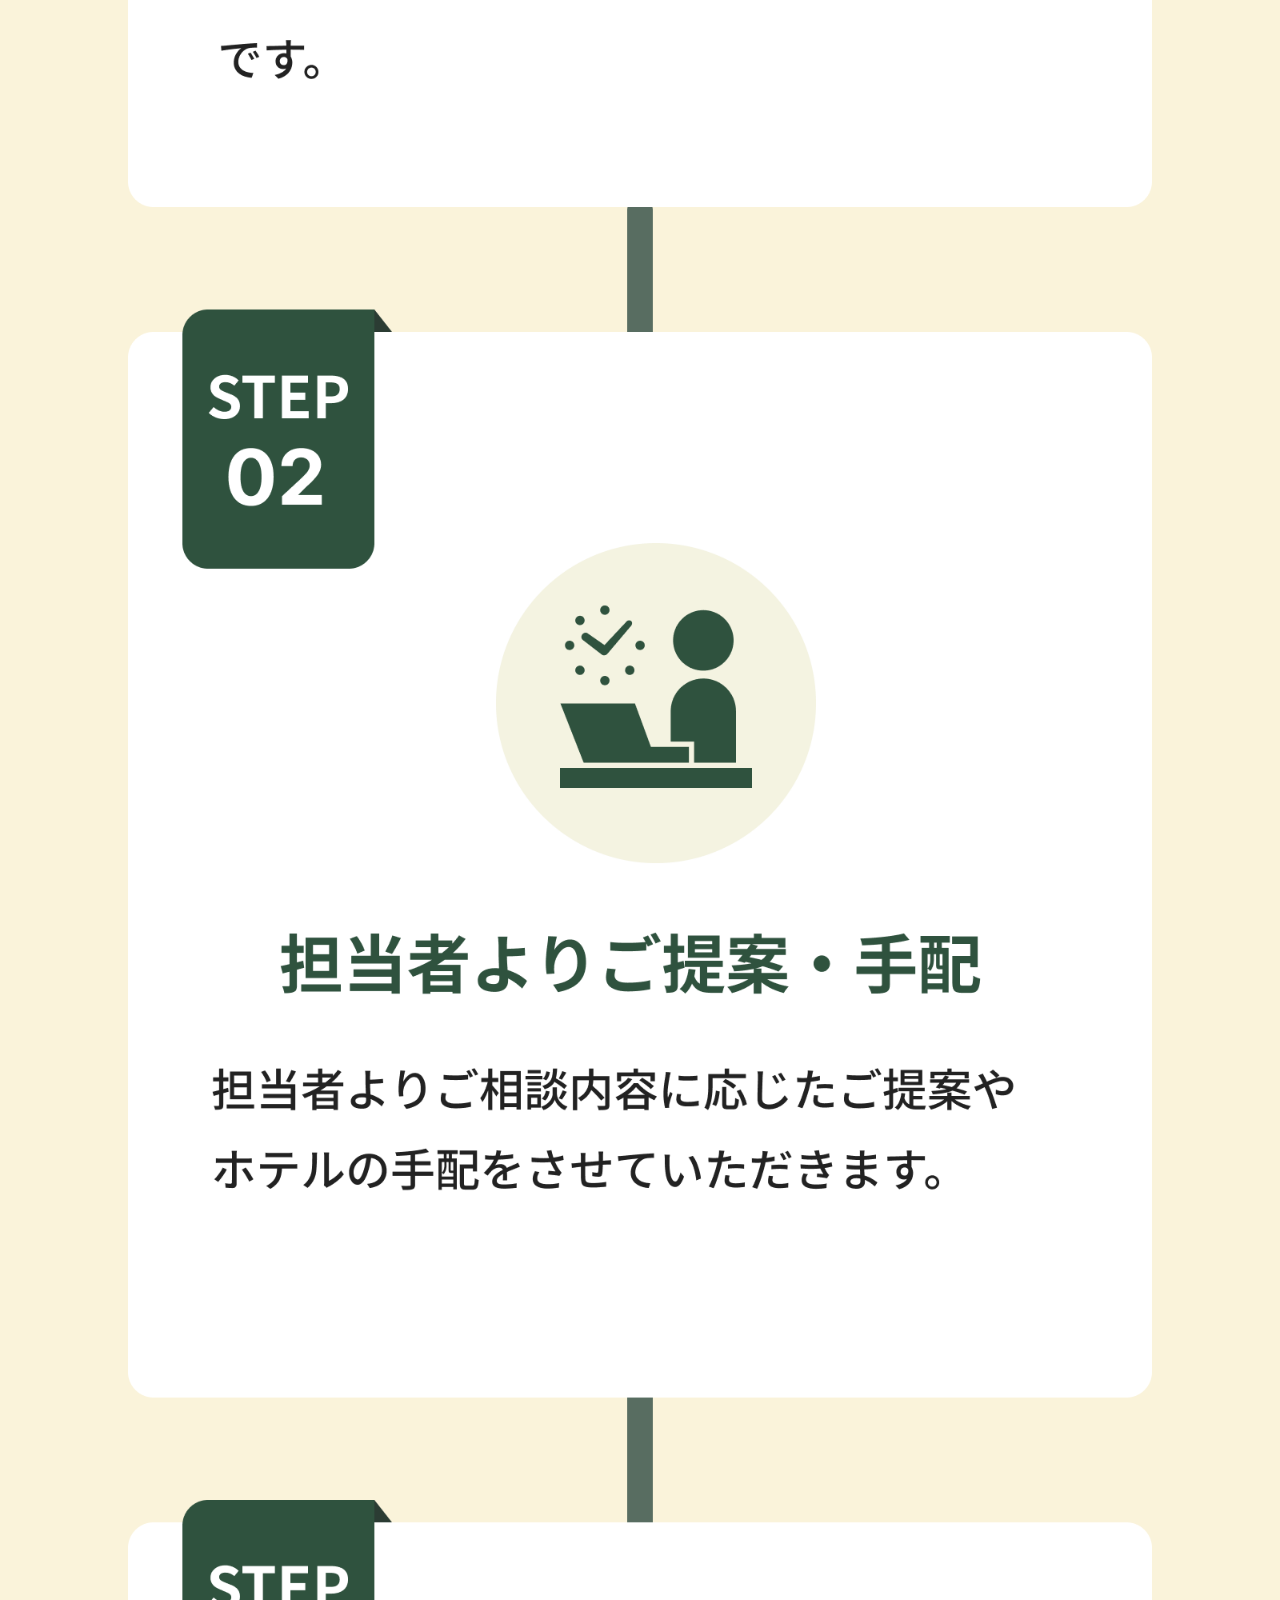
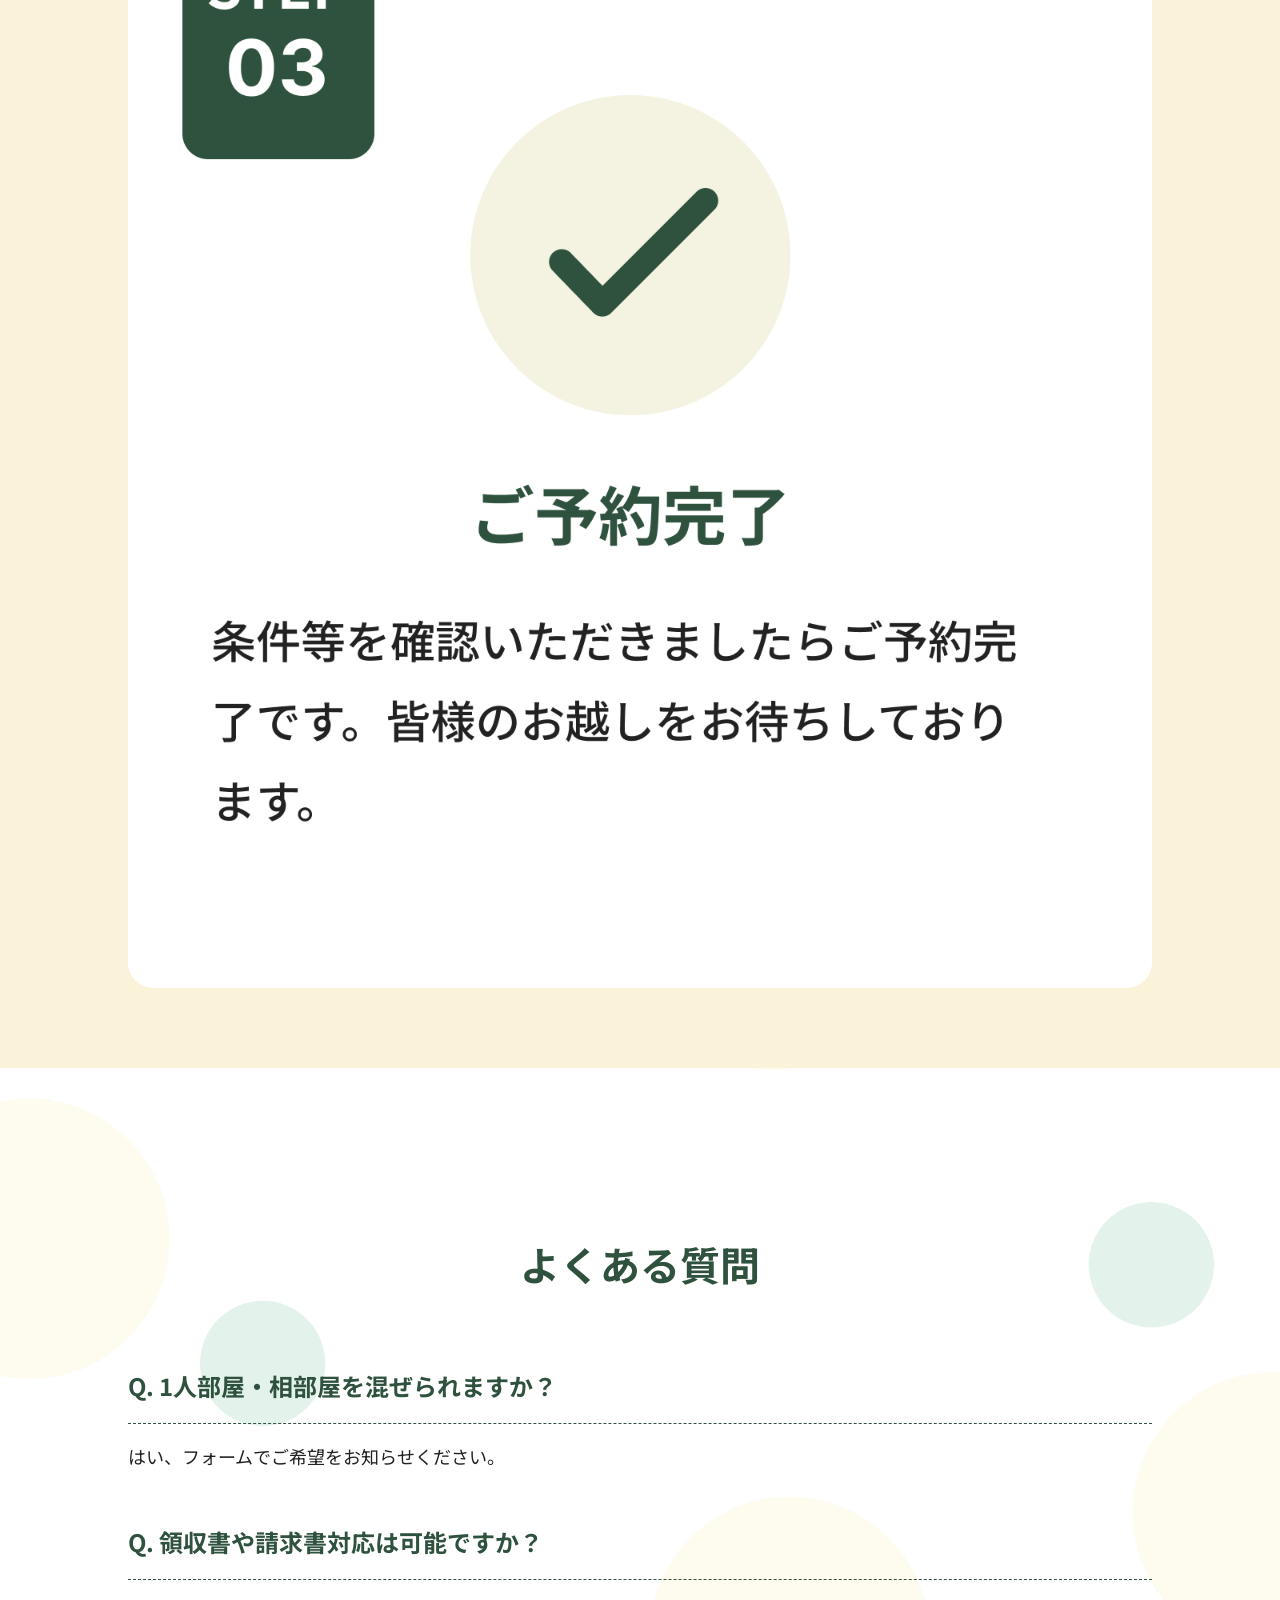
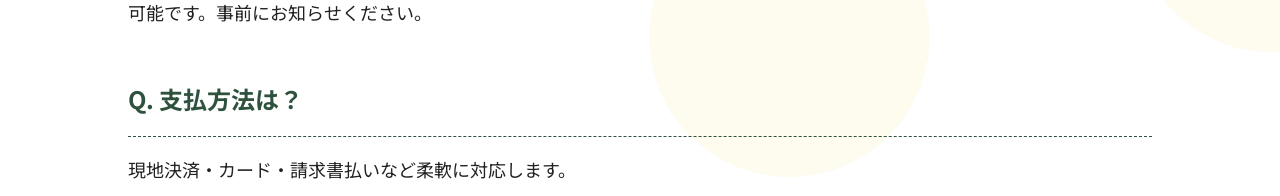
==== commit 7989c6cc: "Prevent preview pages from indexing" ====
--- a/group/index.html
+++ b/group/index.html
@@ -4,6 +4,7 @@
 <head>
   <meta charset="UTF-8">
   <meta name="viewport" content="width=device-width, initial-scale=1.0">
+  <meta name="robots" content="noindex, nofollow, noarchive">
   <meta name="description"
     content="グリーンヒルグループでは、5名以上の団体・グループ旅行のご予約を承っております。ビジネス出張やスポーツ団体、同窓会など、様々なニーズに対応した宿泊プランをご用意しています。">
   <link rel="stylesheet" href="./css/style.css">
@@ -394,4 +395,4 @@
 
 </body>
 
-</html>+</html>
